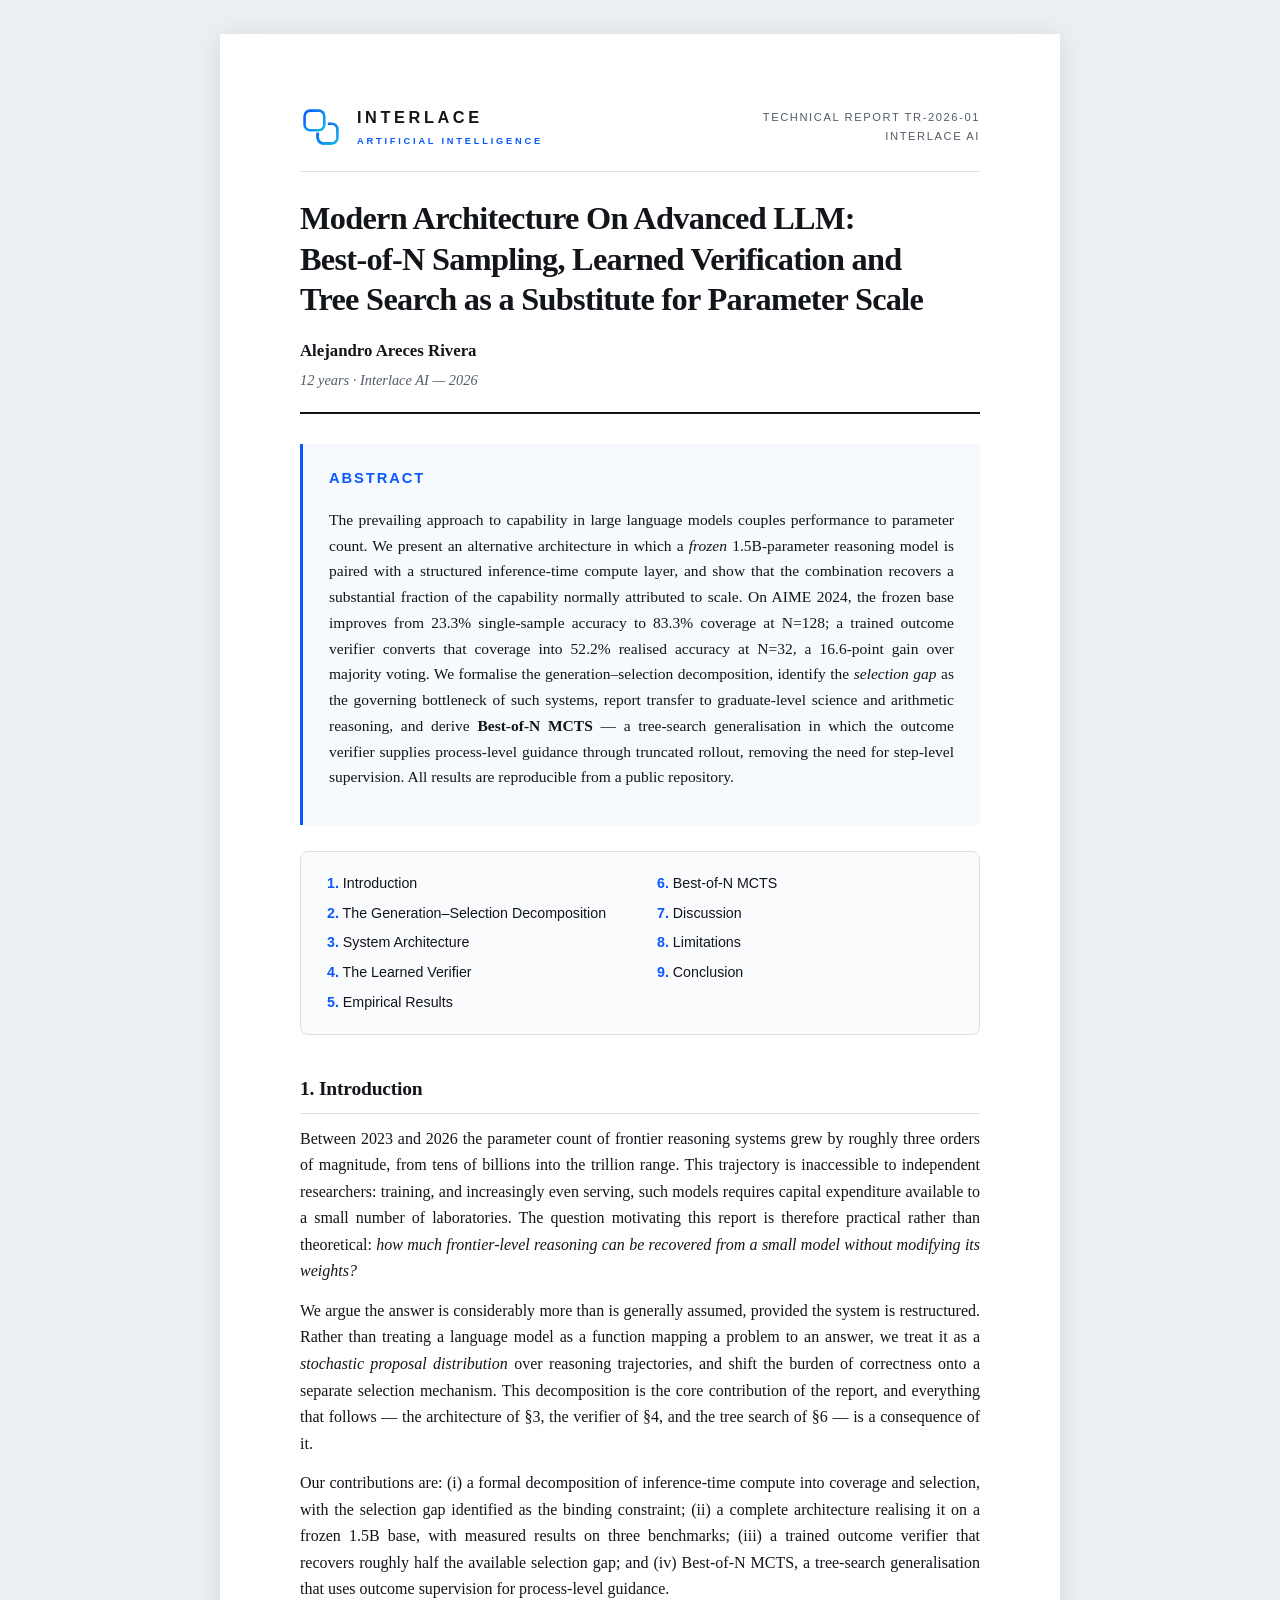
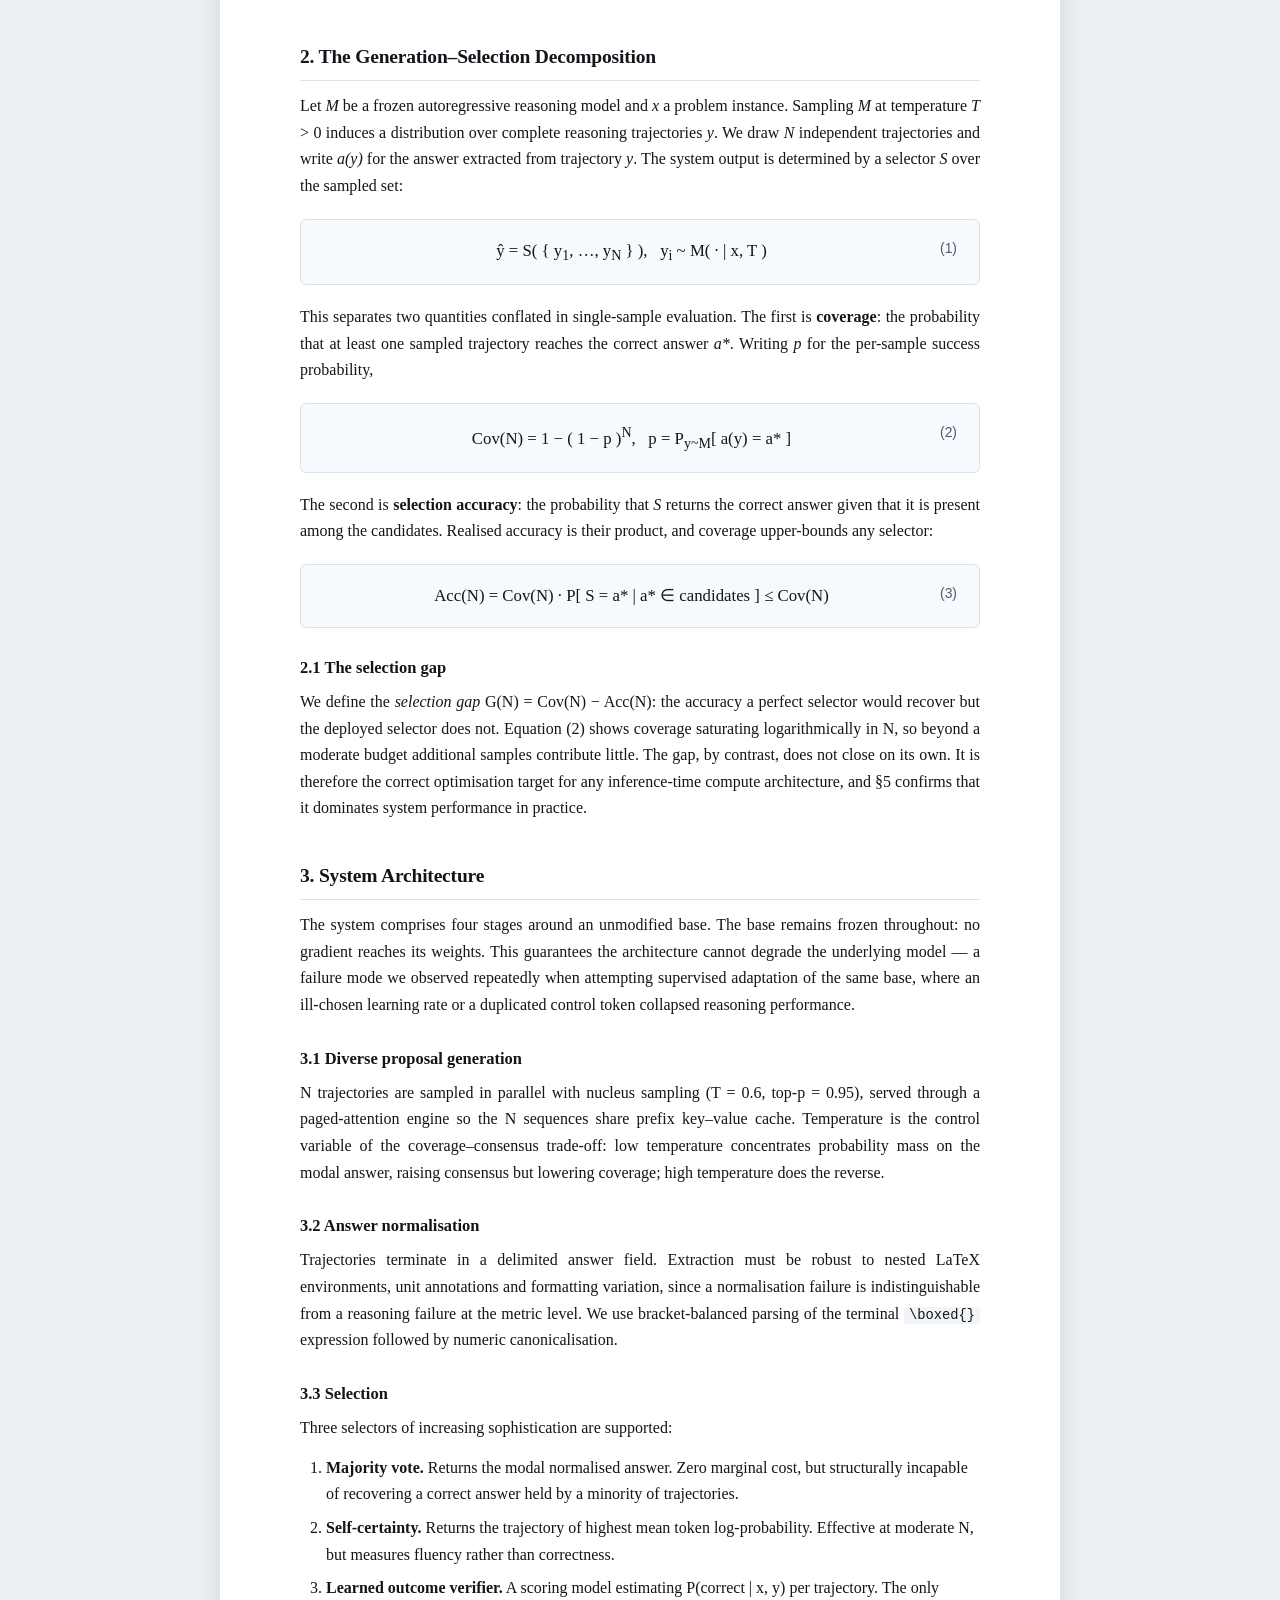
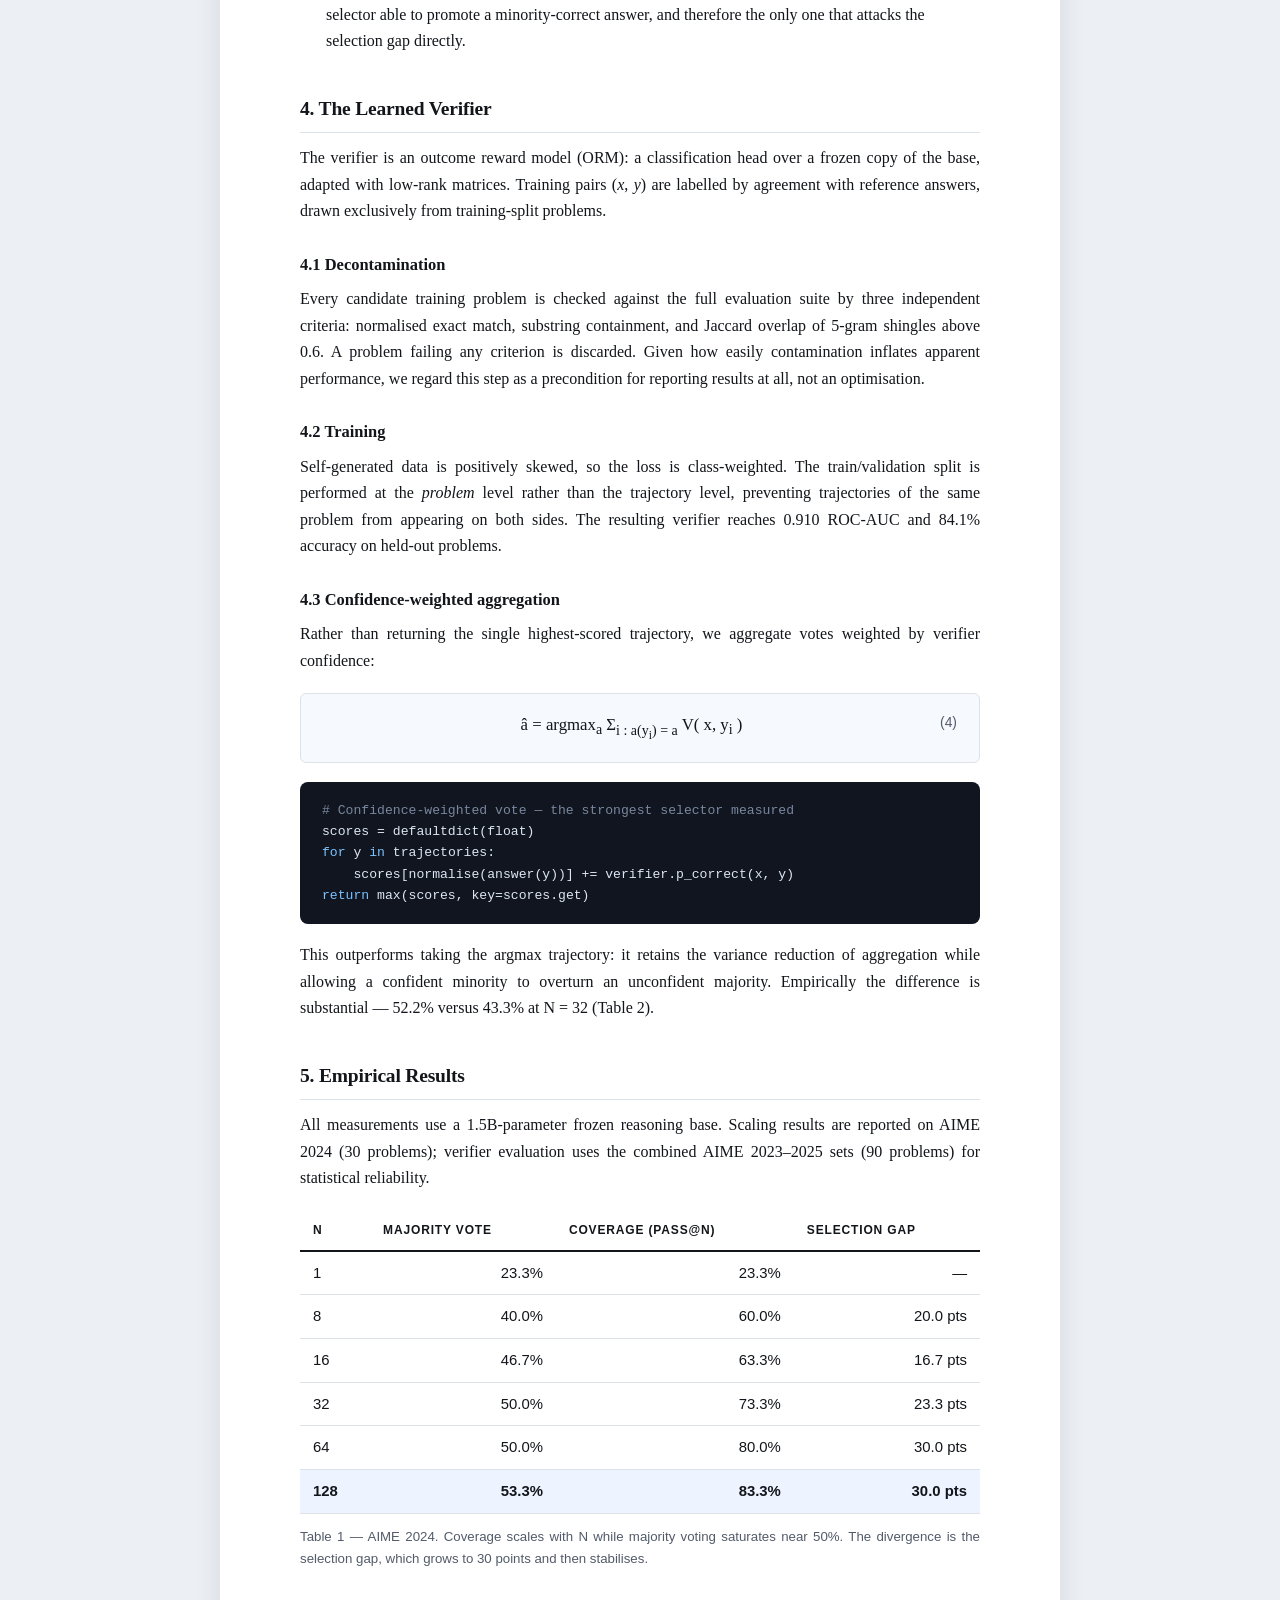
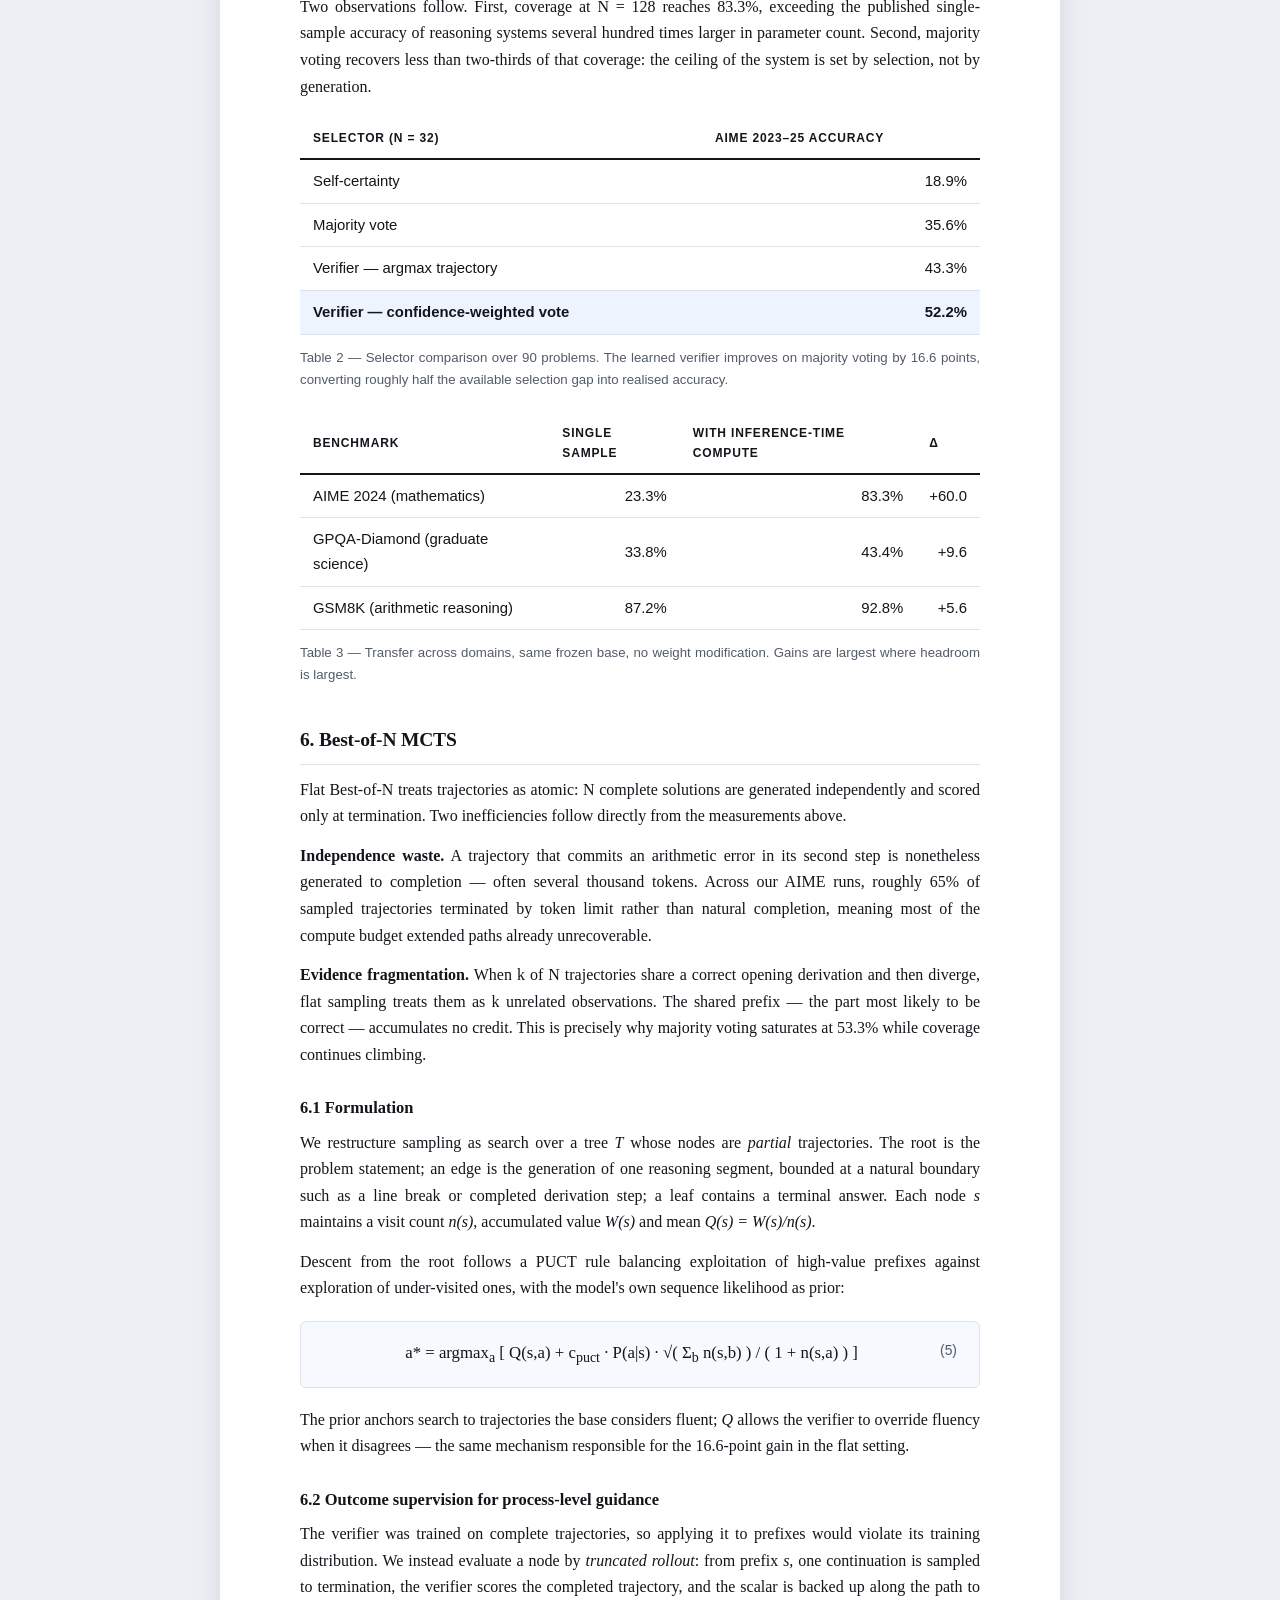
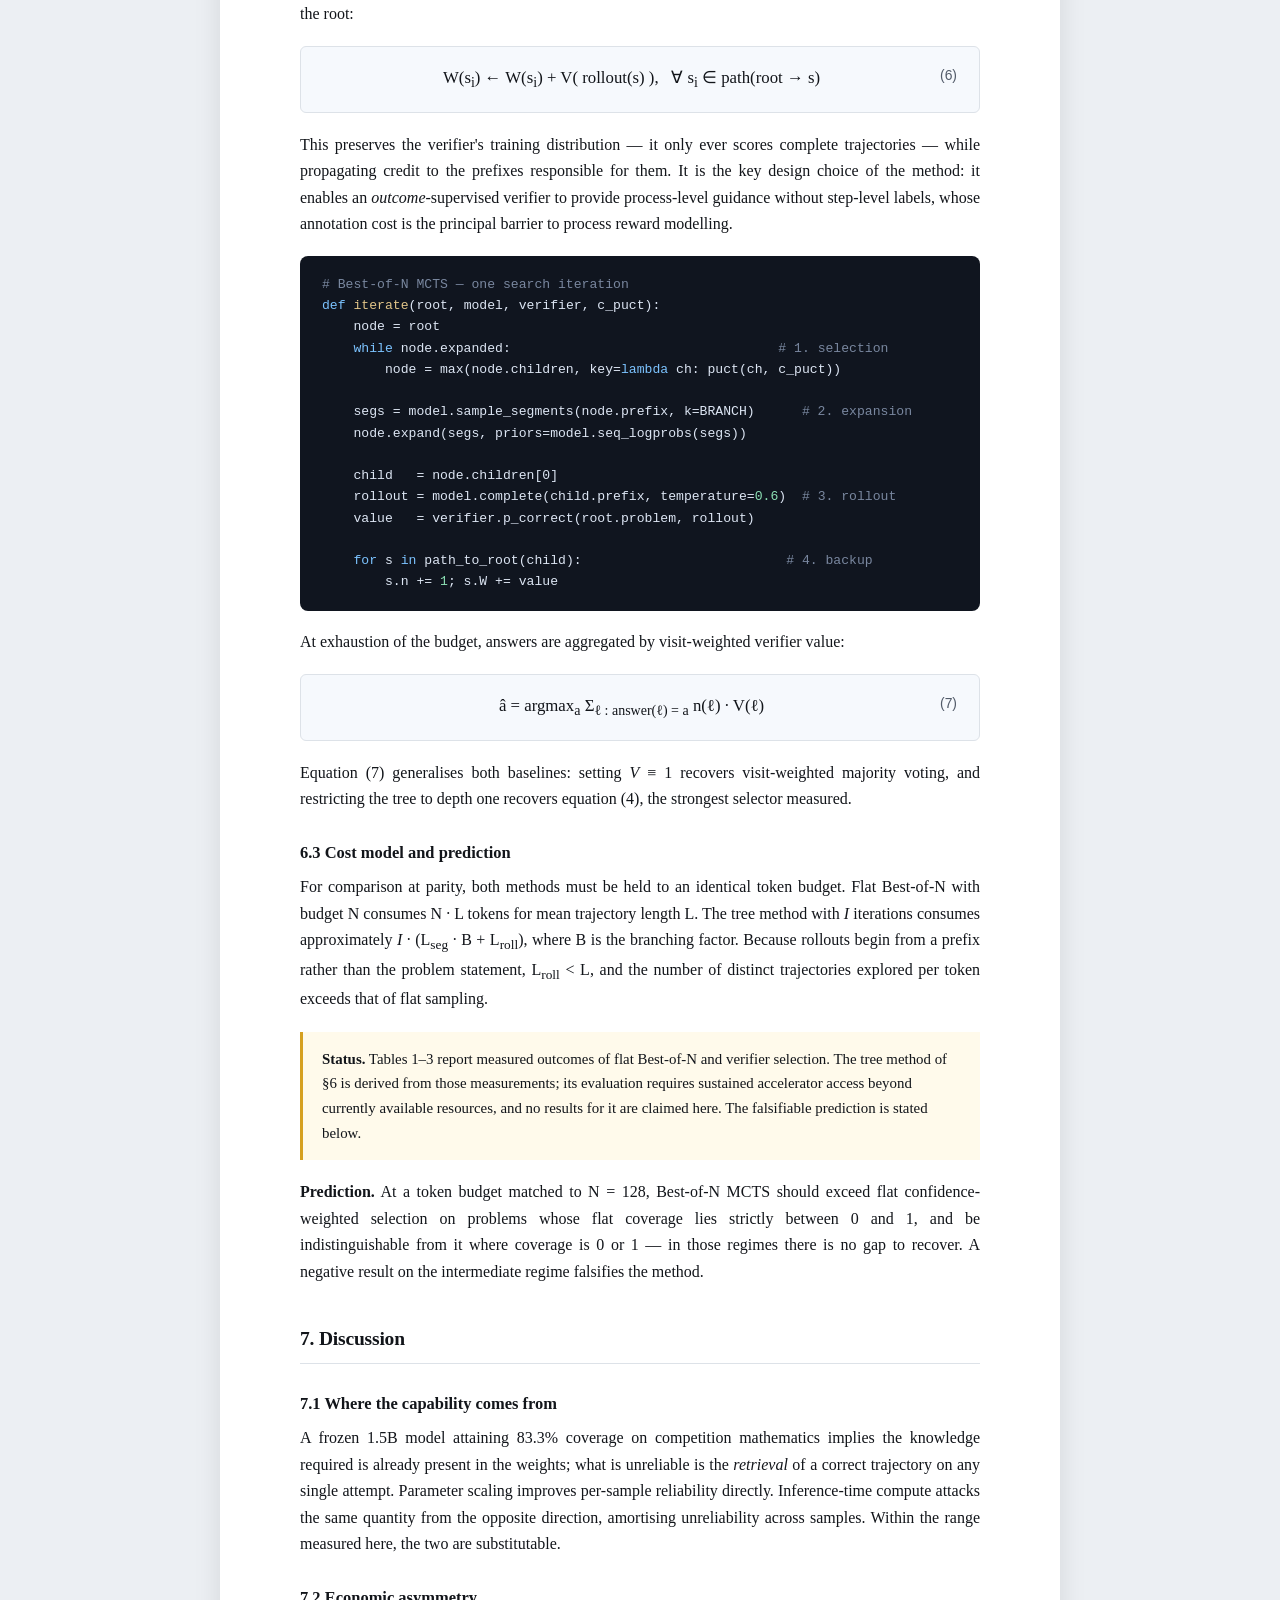
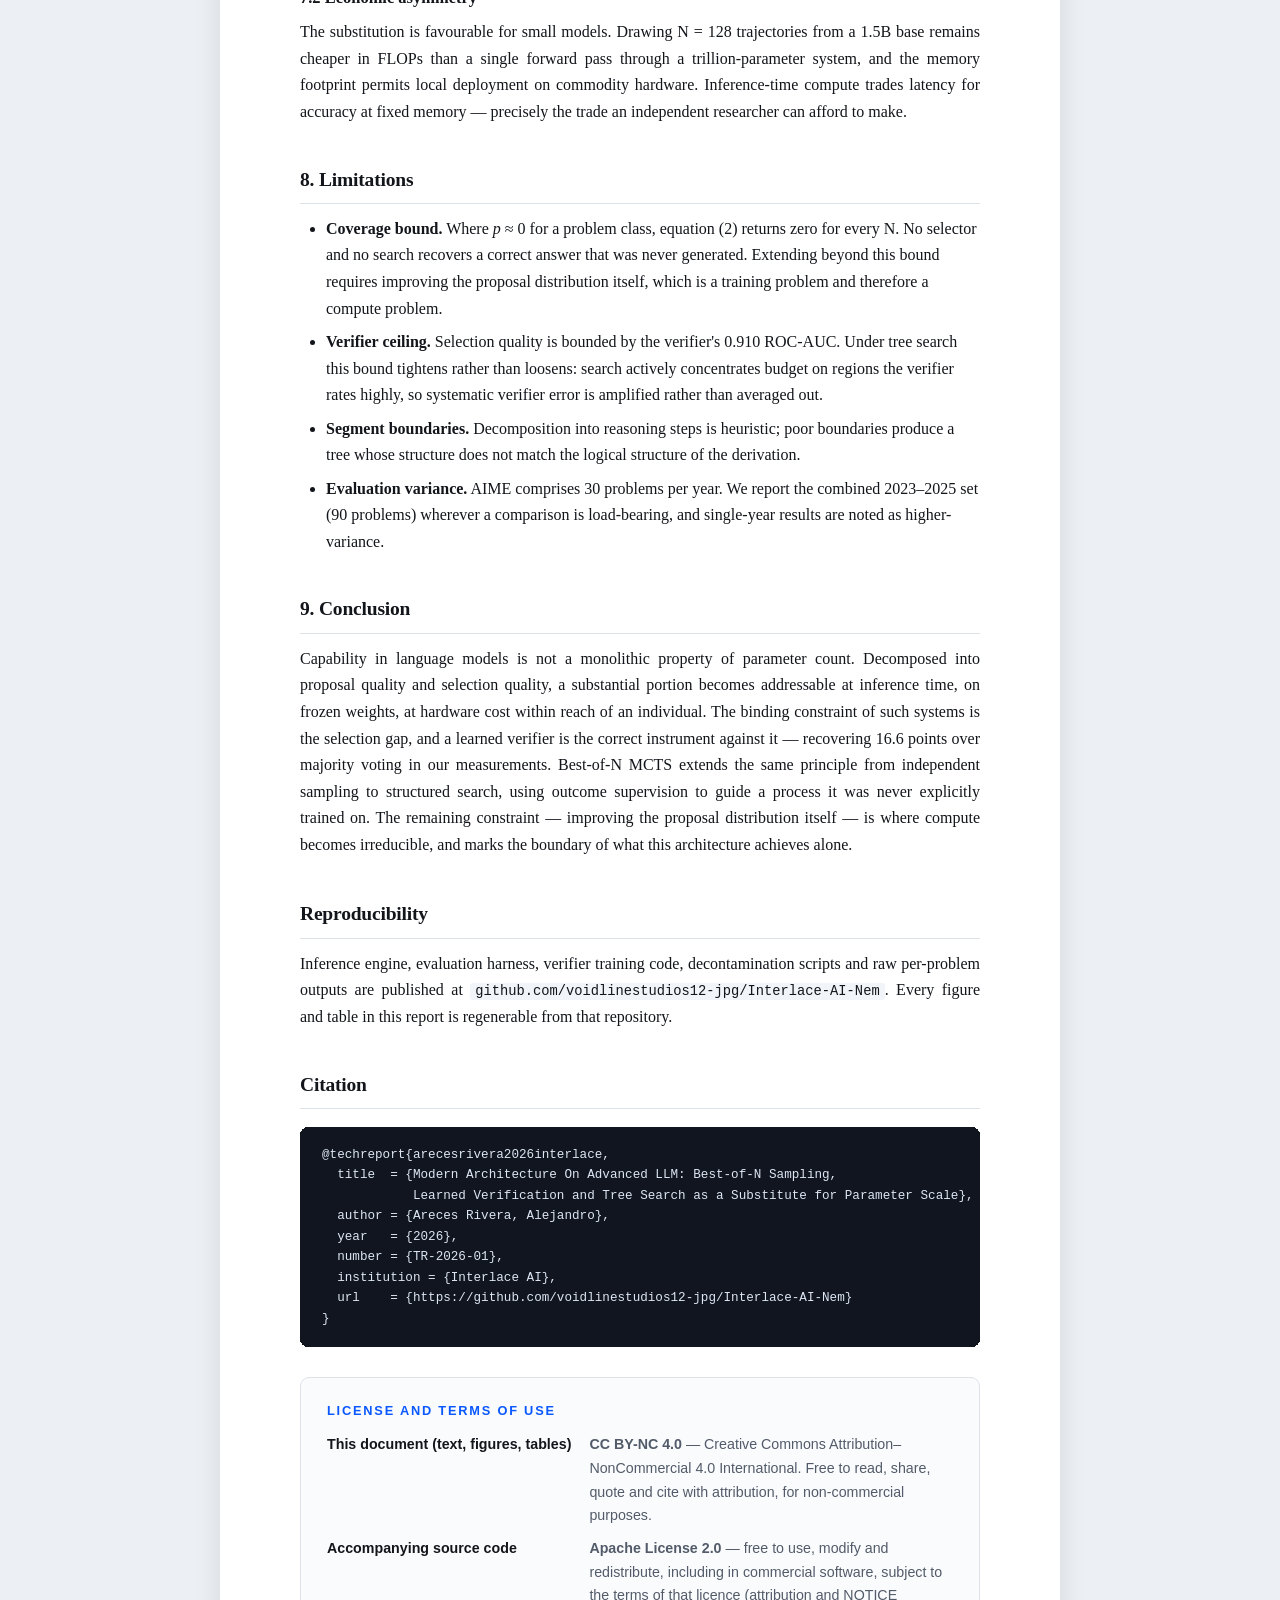
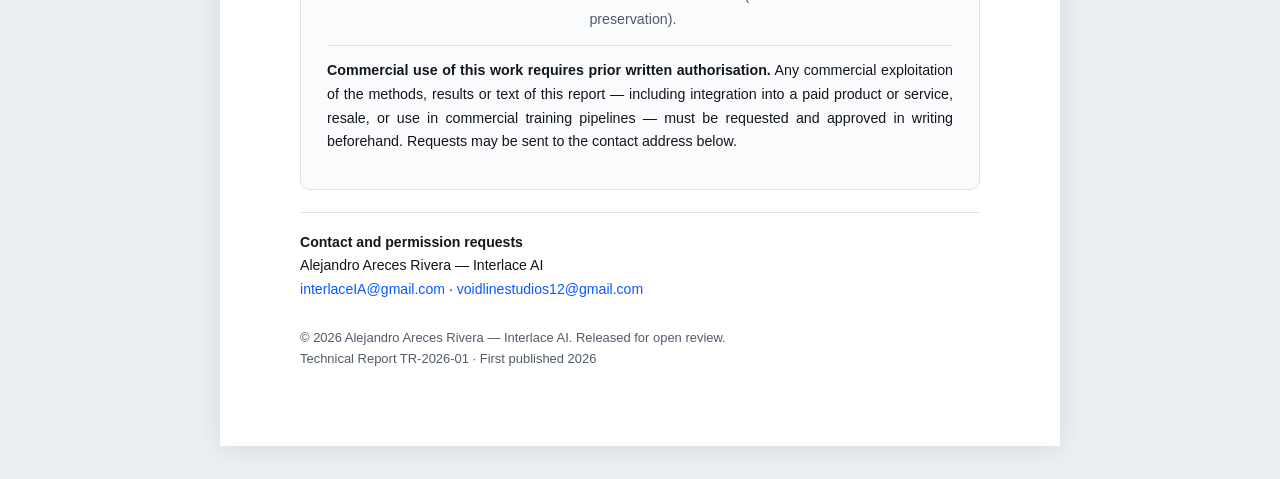
==== docs/paper/Modern_Architecture_On_Advanced_LLM.html @ cc8887f9 "Interlace AI — Nem: public release Technical report TR-2026-01 (Modern Architecture On Advanced LLM)" ====
<!DOCTYPE html>
<html lang="en">
<head>
<meta charset="UTF-8">
<meta name="viewport" content="width=device-width,initial-scale=1">
<title>Modern Architecture On Advanced LLM — Best-of-N Sampling, Learned Verification and Tree Search</title>

<!-- Discoverability: Google Scholar / Dublin Core / social -->
<meta name="citation_title" content="Modern Architecture On Advanced LLM: Best-of-N Sampling, Learned Verification and Tree Search as a Substitute for Parameter Scale">
<meta name="citation_author" content="Areces Rivera, Alejandro">
<meta name="citation_publication_date" content="2026">
<meta name="citation_technical_report_institution" content="Interlace AI">
<meta name="citation_technical_report_number" content="TR-2026-01">
<meta name="citation_abstract_html_url" content="https://github.com/voidlinestudios12-jpg/Interlace-AI-Nem">
<meta name="citation_language" content="en">
<meta name="description" content="A frozen 1.5B reasoning model paired with inference-time compute reaches 83.3% coverage on AIME 2024. Formalises the selection gap; introduces Best-of-N MCTS.">
<meta name="keywords" content="large language models, inference-time compute, best-of-n, test-time compute, verifier, outcome reward model, MCTS, reasoning, AIME">
<meta name="author" content="Alejandro Areces Rivera">
<meta property="og:title" content="Modern Architecture On Advanced LLM">
<meta property="og:description" content="How a 1.5B frozen model reaches 83.3% on AIME 2024 through inference-time compute and learned verification.">
<meta property="og:type" content="article">
<meta name="twitter:card" content="summary_large_image">
<meta name="DC.title" content="Modern Architecture On Advanced LLM">
<meta name="DC.creator" content="Alejandro Areces Rivera">
<meta name="DC.date" content="2026">
<meta name="DC.rights" content="CC BY-NC 4.0 (text) / Apache 2.0 (code)">

<style>
:root{--ink:#12151a;--muted:#525b69;--line:#dde2e8;--accent:#0a58ff;--bg:#fff}
*{box-sizing:border-box;margin:0;padding:0}
body{font-family:'Charter','Georgia','Times New Roman',serif;background:#eceff3;color:var(--ink);line-height:1.66}
.page{max-width:840px;margin:34px auto;background:var(--bg);padding:70px 80px 76px;box-shadow:0 2px 26px rgba(0,0,0,.10)}

/* Cabecera con logo */
.brandbar{display:flex;align-items:center;gap:15px;padding-bottom:22px;border-bottom:1px solid var(--line);margin-bottom:26px}
.brandbar .mk{width:42px;height:42px;flex:0 0 42px}
.brandbar .nm{font-family:'Segoe UI',sans-serif;font-weight:700;font-size:1.02rem;letter-spacing:.22em;color:var(--ink)}
.brandbar .nm small{display:block;font-size:.58rem;letter-spacing:.3em;color:var(--accent);font-weight:600;margin-top:3px}
.brandbar .rt{margin-left:auto;text-align:right;font-family:'Segoe UI',sans-serif;font-size:.7rem;
  letter-spacing:.14em;text-transform:uppercase;color:var(--muted);line-height:1.7}

.hdr{border-bottom:2.5px solid var(--ink);padding-bottom:20px;margin-bottom:30px}
h1{font-size:2.02rem;line-height:1.24;margin:0 0 18px;letter-spacing:-.022em}
.authors{font-size:1.05rem;margin-bottom:4px;font-weight:600}
.aff{font-size:.9rem;color:var(--muted);font-style:italic}
h2{font-size:1.22rem;margin:38px 0 12px;letter-spacing:-.01em;border-bottom:1px solid var(--line);padding-bottom:7px}
h3{font-size:1.03rem;margin:26px 0 8px}
p{margin-bottom:13px;text-align:justify;hyphens:auto}
.abstract{background:#f6f9fd;border-left:3px solid var(--accent);padding:22px 26px;margin:26px 0;font-size:.97rem}
.abstract h2{border:0;margin:0 0 9px;font-size:.92rem;font-family:'Segoe UI',sans-serif;letter-spacing:.13em;text-transform:uppercase;color:var(--accent)}
.eq{background:#f6f9fd;border:1px solid var(--line);border-radius:6px;padding:17px 22px;margin:19px 0;text-align:center;
  font-family:'Cambria Math','Latin Modern Math',Georgia,serif;font-size:1.05rem}
.eq .n{float:right;color:var(--muted);font-size:.87rem;font-family:'Segoe UI',sans-serif}
table{width:100%;border-collapse:collapse;margin:20px 0;font-size:.93rem;font-family:'Segoe UI',sans-serif}
th,td{padding:9px 13px;text-align:left;border-bottom:1px solid var(--line)}
thead th{border-bottom:2px solid var(--ink);font-size:.75rem;letter-spacing:.07em;text-transform:uppercase}
td.num{text-align:right;font-variant-numeric:tabular-nums}
tr.best td{background:#eef4ff;font-weight:600}
.cap{font-size:.83rem;color:var(--muted);font-family:'Segoe UI',sans-serif;margin:-8px 0 24px}
code{font-family:'Cascadia Code',Consolas,monospace;font-size:.86rem;background:#f1f4f8;padding:1px 5px;border-radius:3px}
pre{background:#10151f;color:#dde6f4;border-radius:8px;padding:18px 22px;overflow:auto;
  font-family:'Cascadia Code',Consolas,monospace;font-size:.82rem;line-height:1.62;margin:18px 0}
pre .c{color:#79879f}pre .k{color:#7cc3ff}pre .s{color:#8ce0b4}pre .f{color:#e2c589}
ol,ul{margin:0 0 14px 26px}li{margin-bottom:7px}
.note{background:#fffaeb;border-left:3px solid #d5a021;padding:15px 19px;margin:19px 0;font-size:.93rem}
.toc{background:#fafbfd;border:1px solid var(--line);border-radius:8px;padding:20px 26px;margin:24px 0;
  font-family:'Segoe UI',sans-serif;font-size:.89rem;columns:2;column-gap:34px}
.toc div{margin-bottom:6px;break-inside:avoid}.toc b{color:var(--accent)}

/* Licencia y contacto */
.lic{border:1px solid var(--line);border-radius:9px;padding:22px 26px;margin:30px 0 0;background:#fafbfd;
  font-family:'Segoe UI',sans-serif;font-size:.89rem}
.lic h3{font-family:'Segoe UI',sans-serif;font-size:.8rem;letter-spacing:.14em;text-transform:uppercase;
  color:var(--accent);margin:0 0 12px}
.lic dl{display:grid;grid-template-columns:auto 1fr;gap:9px 18px;margin:0}
.lic dt{font-weight:700;white-space:nowrap}
.lic dd{margin:0;color:var(--muted)}
.lic .warn{margin-top:14px;padding-top:13px;border-top:1px solid var(--line);color:var(--ink)}
.contact{margin-top:22px;padding-top:18px;border-top:1px solid var(--line);font-family:'Segoe UI',sans-serif;font-size:.88rem}
.contact a{color:var(--accent);text-decoration:none}
.foot{margin-top:26px;font-size:.81rem;color:var(--muted);font-family:'Segoe UI',sans-serif}
@media print{body{background:#fff}.page{box-shadow:none;margin:0;padding:36px}pre{background:#f4f6f9;color:#1a1f2b;border:1px solid var(--line)}pre .c{color:#6b7688}pre .k{color:#0a58ff}pre .s{color:#0d7a4a}pre .f{color:#96650a}}
</style>
</head>
<body>
<div class="page">

<!-- LOGO INTERLACE (entrelazado real: cada marco pasa por encima y por debajo) -->
<svg width="0" height="0" style="position:absolute"><defs>
  <linearGradient id="ig" x1="0" y1="0" x2="1" y2="1">
    <stop offset="0" stop-color="#0a58ff"/><stop offset="1" stop-color="#12b6e8"/>
  </linearGradient>
  <mask id="weave">
    <rect width="64" height="64" fill="#fff"/>
    <!-- recorta el marco frontal para que el trasero parezca pasar por debajo -->
    <rect x="21.5" y="21.5" width="21" height="21" rx="6" fill="#000"/>
  </mask>
</defs></svg>

<div class="brandbar">
  <svg class="mk" viewBox="0 0 64 64" fill="none" aria-label="Interlace AI">
    <rect x="7" y="7" width="30" height="30" rx="8.5" stroke="url(#ig)" stroke-width="4"/>
    <g mask="url(#weave)">
      <rect x="27" y="27" width="30" height="30" rx="8.5" stroke="url(#ig)" stroke-width="4"/>
    </g>
    <rect x="27" y="27" width="30" height="30" rx="8.5" stroke="url(#ig)" stroke-width="4"
          stroke-dasharray="34 86" stroke-dashoffset="-52"/>
  </svg>
  <div class="nm">INTERLACE<small>ARTIFICIAL&nbsp;INTELLIGENCE</small></div>
  <div class="rt">Technical Report TR-2026-01<br>Interlace AI</div>
</div>

<div class="hdr">
  <h1>Modern Architecture On Advanced LLM:<br>Best-of-N Sampling, Learned Verification and<br>Tree Search as a Substitute for Parameter Scale</h1>
  <div class="authors">Alejandro Areces Rivera</div>
  <div class="aff">12 years · Interlace AI — 2026</div>
</div>

<div class="abstract">
<h2>Abstract</h2>
<p>The prevailing approach to capability in large language models couples performance to parameter count.
We present an alternative architecture in which a <em>frozen</em> 1.5B-parameter reasoning model is paired
with a structured inference-time compute layer, and show that the combination recovers a substantial
fraction of the capability normally attributed to scale. On AIME 2024, the frozen base improves from 23.3%
single-sample accuracy to 83.3% coverage at N=128; a trained outcome verifier converts that coverage into
52.2% realised accuracy at N=32, a 16.6-point gain over majority voting. We formalise the
generation–selection decomposition, identify the <em>selection gap</em> as the governing bottleneck of such
systems, report transfer to graduate-level science and arithmetic reasoning, and derive
<strong>Best-of-N MCTS</strong> — a tree-search generalisation in which the outcome verifier supplies
process-level guidance through truncated rollout, removing the need for step-level supervision. All results
are reproducible from a public repository.</p>
</div>

<div class="toc">
<div><b>1.</b> Introduction</div>
<div><b>2.</b> The Generation–Selection Decomposition</div>
<div><b>3.</b> System Architecture</div>
<div><b>4.</b> The Learned Verifier</div>
<div><b>5.</b> Empirical Results</div>
<div><b>6.</b> Best-of-N MCTS</div>
<div><b>7.</b> Discussion</div>
<div><b>8.</b> Limitations</div>
<div><b>9.</b> Conclusion</div>
</div>

<h2>1. Introduction</h2>
<p>Between 2023 and 2026 the parameter count of frontier reasoning systems grew by roughly three orders of
magnitude, from tens of billions into the trillion range. This trajectory is inaccessible to independent
researchers: training, and increasingly even serving, such models requires capital expenditure available to
a small number of laboratories. The question motivating this report is therefore practical rather than
theoretical: <em>how much frontier-level reasoning can be recovered from a small model without modifying its
weights?</em></p>

<p>We argue the answer is considerably more than is generally assumed, provided the system is restructured.
Rather than treating a language model as a function mapping a problem to an answer, we treat it as a
<em>stochastic proposal distribution</em> over reasoning trajectories, and shift the burden of correctness onto
a separate selection mechanism. This decomposition is the core contribution of the report, and everything
that follows — the architecture of §3, the verifier of §4, and the tree search of §6 — is a consequence of it.</p>

<p>Our contributions are: (i) a formal decomposition of inference-time compute into coverage and selection,
with the selection gap identified as the binding constraint; (ii) a complete architecture realising it on a
frozen 1.5B base, with measured results on three benchmarks; (iii) a trained outcome verifier that recovers
roughly half the available selection gap; and (iv) Best-of-N MCTS, a tree-search generalisation that uses
outcome supervision for process-level guidance.</p>

<h2>2. The Generation–Selection Decomposition</h2>
<p>Let <em>M</em> be a frozen autoregressive reasoning model and <em>x</em> a problem instance. Sampling
<em>M</em> at temperature <em>T</em> &gt; 0 induces a distribution over complete reasoning trajectories
<em>y</em>. We draw <em>N</em> independent trajectories and write <em>a(y)</em> for the answer extracted from
trajectory <em>y</em>. The system output is determined by a selector <em>S</em> over the sampled set:</p>

<div class="eq">ŷ = S( { y<sub>1</sub>, …, y<sub>N</sub> } ),&nbsp;&nbsp; y<sub>i</sub> ~ M( · | x, T ) <span class="n">(1)</span></div>

<p>This separates two quantities conflated in single-sample evaluation. The first is <strong>coverage</strong>:
the probability that at least one sampled trajectory reaches the correct answer <em>a*</em>. Writing
<em>p</em> for the per-sample success probability,</p>

<div class="eq">Cov(N) = 1 − ( 1 − p )<sup>N</sup>,&nbsp;&nbsp; p = P<sub>y~M</sub>[ a(y) = a* ] <span class="n">(2)</span></div>

<p>The second is <strong>selection accuracy</strong>: the probability that <em>S</em> returns the correct answer
given that it is present among the candidates. Realised accuracy is their product, and coverage upper-bounds
any selector:</p>

<div class="eq">Acc(N) = Cov(N) · P[ S = a* | a* ∈ candidates ] ≤ Cov(N) <span class="n">(3)</span></div>

<h3>2.1 The selection gap</h3>
<p>We define the <em>selection gap</em> G(N) = Cov(N) − Acc(N): the accuracy a perfect selector would recover
but the deployed selector does not. Equation (2) shows coverage saturating logarithmically in N, so beyond a
moderate budget additional samples contribute little. The gap, by contrast, does not close on its own. It is
therefore the correct optimisation target for any inference-time compute architecture, and §5 confirms that it
dominates system performance in practice.</p>

<h2>3. System Architecture</h2>
<p>The system comprises four stages around an unmodified base. The base remains frozen throughout: no gradient
reaches its weights. This guarantees the architecture cannot degrade the underlying model — a failure mode we
observed repeatedly when attempting supervised adaptation of the same base, where an ill-chosen learning rate
or a duplicated control token collapsed reasoning performance.</p>

<h3>3.1 Diverse proposal generation</h3>
<p>N trajectories are sampled in parallel with nucleus sampling (T = 0.6, top-p = 0.95), served through a
paged-attention engine so the N sequences share prefix key–value cache. Temperature is the control variable of
the coverage–consensus trade-off: low temperature concentrates probability mass on the modal answer, raising
consensus but lowering coverage; high temperature does the reverse.</p>

<h3>3.2 Answer normalisation</h3>
<p>Trajectories terminate in a delimited answer field. Extraction must be robust to nested LaTeX environments,
unit annotations and formatting variation, since a normalisation failure is indistinguishable from a reasoning
failure at the metric level. We use bracket-balanced parsing of the terminal <code>\boxed{}</code> expression
followed by numeric canonicalisation.</p>

<h3>3.3 Selection</h3>
<p>Three selectors of increasing sophistication are supported:</p>
<ol>
<li><strong>Majority vote.</strong> Returns the modal normalised answer. Zero marginal cost, but structurally
incapable of recovering a correct answer held by a minority of trajectories.</li>
<li><strong>Self-certainty.</strong> Returns the trajectory of highest mean token log-probability. Effective at
moderate N, but measures fluency rather than correctness.</li>
<li><strong>Learned outcome verifier.</strong> A scoring model estimating P(correct | x, y) per trajectory.
The only selector able to promote a minority-correct answer, and therefore the only one that attacks the
selection gap directly.</li>
</ol>

<h2>4. The Learned Verifier</h2>
<p>The verifier is an outcome reward model (ORM): a classification head over a frozen copy of the base, adapted
with low-rank matrices. Training pairs (<em>x</em>, <em>y</em>) are labelled by agreement with reference answers,
drawn exclusively from training-split problems.</p>

<h3>4.1 Decontamination</h3>
<p>Every candidate training problem is checked against the full evaluation suite by three independent criteria:
normalised exact match, substring containment, and Jaccard overlap of 5-gram shingles above 0.6. A problem
failing any criterion is discarded. Given how easily contamination inflates apparent performance, we regard this
step as a precondition for reporting results at all, not an optimisation.</p>

<h3>4.2 Training</h3>
<p>Self-generated data is positively skewed, so the loss is class-weighted. The train/validation split is
performed at the <em>problem</em> level rather than the trajectory level, preventing trajectories of the same
problem from appearing on both sides. The resulting verifier reaches 0.910 ROC-AUC and 84.1% accuracy on held-out
problems.</p>

<h3>4.3 Confidence-weighted aggregation</h3>
<p>Rather than returning the single highest-scored trajectory, we aggregate votes weighted by verifier confidence:</p>

<div class="eq">â = argmax<sub>a</sub> Σ<sub>i : a(y<sub>i</sub>) = a</sub> V( x, y<sub>i</sub> ) <span class="n">(4)</span></div>

<pre><span class="c"># Confidence-weighted vote — the strongest selector measured</span>
scores = defaultdict(float)
<span class="k">for</span> y <span class="k">in</span> trajectories:
    scores[normalise(answer(y))] += verifier.p_correct(x, y)
<span class="k">return</span> max(scores, key=scores.get)</pre>

<p>This outperforms taking the argmax trajectory: it retains the variance reduction of aggregation while allowing
a confident minority to overturn an unconfident majority. Empirically the difference is substantial — 52.2%
versus 43.3% at N = 32 (Table 2).</p>

<h2>5. Empirical Results</h2>
<p>All measurements use a 1.5B-parameter frozen reasoning base. Scaling results are reported on AIME 2024
(30 problems); verifier evaluation uses the combined AIME 2023–2025 sets (90 problems) for statistical
reliability.</p>

<table>
<thead><tr><th>N</th><th class="num">Majority vote</th><th class="num">Coverage (pass@N)</th><th class="num">Selection gap</th></tr></thead>
<tbody>
<tr><td>1</td><td class="num">23.3%</td><td class="num">23.3%</td><td class="num">—</td></tr>
<tr><td>8</td><td class="num">40.0%</td><td class="num">60.0%</td><td class="num">20.0 pts</td></tr>
<tr><td>16</td><td class="num">46.7%</td><td class="num">63.3%</td><td class="num">16.7 pts</td></tr>
<tr><td>32</td><td class="num">50.0%</td><td class="num">73.3%</td><td class="num">23.3 pts</td></tr>
<tr><td>64</td><td class="num">50.0%</td><td class="num">80.0%</td><td class="num">30.0 pts</td></tr>
<tr class="best"><td>128</td><td class="num">53.3%</td><td class="num">83.3%</td><td class="num">30.0 pts</td></tr>
</tbody></table>
<p class="cap">Table 1 — AIME 2024. Coverage scales with N while majority voting saturates near 50%. The divergence
is the selection gap, which grows to 30 points and then stabilises.</p>

<p>Two observations follow. First, coverage at N = 128 reaches 83.3%, exceeding the published single-sample
accuracy of reasoning systems several hundred times larger in parameter count. Second, majority voting recovers
less than two-thirds of that coverage: the ceiling of the system is set by selection, not by generation.</p>

<table>
<thead><tr><th>Selector (N = 32)</th><th class="num">AIME 2023–25 accuracy</th></tr></thead>
<tbody>
<tr><td>Self-certainty</td><td class="num">18.9%</td></tr>
<tr><td>Majority vote</td><td class="num">35.6%</td></tr>
<tr><td>Verifier — argmax trajectory</td><td class="num">43.3%</td></tr>
<tr class="best"><td>Verifier — confidence-weighted vote</td><td class="num">52.2%</td></tr>
</tbody></table>
<p class="cap">Table 2 — Selector comparison over 90 problems. The learned verifier improves on majority voting by
16.6 points, converting roughly half the available selection gap into realised accuracy.</p>

<table>
<thead><tr><th>Benchmark</th><th class="num">Single sample</th><th class="num">With inference-time compute</th><th class="num">Δ</th></tr></thead>
<tbody>
<tr><td>AIME 2024 (mathematics)</td><td class="num">23.3%</td><td class="num">83.3%</td><td class="num">+60.0</td></tr>
<tr><td>GPQA-Diamond (graduate science)</td><td class="num">33.8%</td><td class="num">43.4%</td><td class="num">+9.6</td></tr>
<tr><td>GSM8K (arithmetic reasoning)</td><td class="num">87.2%</td><td class="num">92.8%</td><td class="num">+5.6</td></tr>
</tbody></table>
<p class="cap">Table 3 — Transfer across domains, same frozen base, no weight modification. Gains are largest where
headroom is largest.</p>

<h2>6. Best-of-N MCTS</h2>
<p>Flat Best-of-N treats trajectories as atomic: N complete solutions are generated independently and scored only
at termination. Two inefficiencies follow directly from the measurements above.</p>

<p><strong>Independence waste.</strong> A trajectory that commits an arithmetic error in its second step is
nonetheless generated to completion — often several thousand tokens. Across our AIME runs, roughly 65% of sampled
trajectories terminated by token limit rather than natural completion, meaning most of the compute budget extended
paths already unrecoverable.</p>

<p><strong>Evidence fragmentation.</strong> When k of N trajectories share a correct opening derivation and then
diverge, flat sampling treats them as k unrelated observations. The shared prefix — the part most likely to be
correct — accumulates no credit. This is precisely why majority voting saturates at 53.3% while coverage continues
climbing.</p>

<h3>6.1 Formulation</h3>
<p>We restructure sampling as search over a tree <em>T</em> whose nodes are <em>partial</em> trajectories. The root
is the problem statement; an edge is the generation of one reasoning segment, bounded at a natural boundary such as
a line break or completed derivation step; a leaf contains a terminal answer. Each node <em>s</em> maintains a visit
count <em>n(s)</em>, accumulated value <em>W(s)</em> and mean <em>Q(s) = W(s)/n(s)</em>.</p>

<p>Descent from the root follows a PUCT rule balancing exploitation of high-value prefixes against exploration of
under-visited ones, with the model's own sequence likelihood as prior:</p>

<div class="eq">
a* = argmax<sub>a</sub> [ Q(s,a) + c<sub>puct</sub> · P(a|s) · √( Σ<sub>b</sub> n(s,b) ) / ( 1 + n(s,a) ) ]
<span class="n">(5)</span></div>

<p>The prior anchors search to trajectories the base considers fluent; <em>Q</em> allows the verifier to override
fluency when it disagrees — the same mechanism responsible for the 16.6-point gain in the flat setting.</p>

<h3>6.2 Outcome supervision for process-level guidance</h3>
<p>The verifier was trained on complete trajectories, so applying it to prefixes would violate its training
distribution. We instead evaluate a node by <em>truncated rollout</em>: from prefix <em>s</em>, one continuation is
sampled to termination, the verifier scores the completed trajectory, and the scalar is backed up along the path to
the root:</p>

<div class="eq">
W(s<sub>i</sub>) ← W(s<sub>i</sub>) + V( rollout(s) ),&nbsp;&nbsp; ∀ s<sub>i</sub> ∈ path(root → s)
<span class="n">(6)</span></div>

<p>This preserves the verifier's training distribution — it only ever scores complete trajectories — while
propagating credit to the prefixes responsible for them. It is the key design choice of the method: it enables an
<em>outcome</em>-supervised verifier to provide process-level guidance without step-level labels, whose annotation
cost is the principal barrier to process reward modelling.</p>

<pre><span class="c"># Best-of-N MCTS — one search iteration</span>
<span class="k">def</span> <span class="f">iterate</span>(root, model, verifier, c_puct):
    node = root
    <span class="k">while</span> node.expanded:                                  <span class="c"># 1. selection</span>
        node = max(node.children, key=<span class="k">lambda</span> ch: puct(ch, c_puct))

    segs = model.sample_segments(node.prefix, k=BRANCH)      <span class="c"># 2. expansion</span>
    node.expand(segs, priors=model.seq_logprobs(segs))

    child   = node.children[0]
    rollout = model.complete(child.prefix, temperature=<span class="s">0.6</span>)  <span class="c"># 3. rollout</span>
    value   = verifier.p_correct(root.problem, rollout)

    <span class="k">for</span> s <span class="k">in</span> path_to_root(child):                          <span class="c"># 4. backup</span>
        s.n += <span class="s">1</span>; s.W += value</pre>

<p>At exhaustion of the budget, answers are aggregated by visit-weighted verifier value:</p>

<div class="eq">
â = argmax<sub>a</sub> Σ<sub>ℓ : answer(ℓ) = a</sub> n(ℓ) · V(ℓ)
<span class="n">(7)</span></div>

<p>Equation (7) generalises both baselines: setting <em>V</em> ≡ 1 recovers visit-weighted majority voting, and
restricting the tree to depth one recovers equation (4), the strongest selector measured.</p>

<h3>6.3 Cost model and prediction</h3>
<p>For comparison at parity, both methods must be held to an identical token budget. Flat Best-of-N with budget N
consumes N · L tokens for mean trajectory length L. The tree method with <em>I</em> iterations consumes approximately
<em>I</em> · (L<sub>seg</sub> · B + L<sub>roll</sub>), where B is the branching factor. Because rollouts begin from a
prefix rather than the problem statement, L<sub>roll</sub> &lt; L, and the number of distinct trajectories explored per
token exceeds that of flat sampling.</p>

<div class="note">
<strong>Status.</strong> Tables 1–3 report measured outcomes of flat Best-of-N and verifier selection. The tree method
of §6 is derived from those measurements; its evaluation requires sustained accelerator access beyond currently
available resources, and no results for it are claimed here. The falsifiable prediction is stated below.
</div>

<p><strong>Prediction.</strong> At a token budget matched to N = 128, Best-of-N MCTS should exceed flat
confidence-weighted selection on problems whose flat coverage lies strictly between 0 and 1, and be indistinguishable
from it where coverage is 0 or 1 — in those regimes there is no gap to recover. A negative result on the intermediate
regime falsifies the method.</p>

<h2>7. Discussion</h2>
<h3>7.1 Where the capability comes from</h3>
<p>A frozen 1.5B model attaining 83.3% coverage on competition mathematics implies the knowledge required is already
present in the weights; what is unreliable is the <em>retrieval</em> of a correct trajectory on any single attempt.
Parameter scaling improves per-sample reliability directly. Inference-time compute attacks the same quantity from the
opposite direction, amortising unreliability across samples. Within the range measured here, the two are
substitutable.</p>

<h3>7.2 Economic asymmetry</h3>
<p>The substitution is favourable for small models. Drawing N = 128 trajectories from a 1.5B base remains cheaper in
FLOPs than a single forward pass through a trillion-parameter system, and the memory footprint permits local
deployment on commodity hardware. Inference-time compute trades latency for accuracy at fixed memory — precisely the
trade an independent researcher can afford to make.</p>

<h2>8. Limitations</h2>
<ul>
<li><strong>Coverage bound.</strong> Where <em>p</em> ≈ 0 for a problem class, equation (2) returns zero for every N.
No selector and no search recovers a correct answer that was never generated. Extending beyond this bound requires
improving the proposal distribution itself, which is a training problem and therefore a compute problem.</li>
<li><strong>Verifier ceiling.</strong> Selection quality is bounded by the verifier's 0.910 ROC-AUC. Under tree search
this bound tightens rather than loosens: search actively concentrates budget on regions the verifier rates highly, so
systematic verifier error is amplified rather than averaged out.</li>
<li><strong>Segment boundaries.</strong> Decomposition into reasoning steps is heuristic; poor boundaries produce a
tree whose structure does not match the logical structure of the derivation.</li>
<li><strong>Evaluation variance.</strong> AIME comprises 30 problems per year. We report the combined 2023–2025 set
(90 problems) wherever a comparison is load-bearing, and single-year results are noted as higher-variance.</li>
</ul>

<h2>9. Conclusion</h2>
<p>Capability in language models is not a monolithic property of parameter count. Decomposed into proposal quality and
selection quality, a substantial portion becomes addressable at inference time, on frozen weights, at hardware cost
within reach of an individual. The binding constraint of such systems is the selection gap, and a learned verifier is
the correct instrument against it — recovering 16.6 points over majority voting in our measurements. Best-of-N MCTS
extends the same principle from independent sampling to structured search, using outcome supervision to guide a process
it was never explicitly trained on. The remaining constraint — improving the proposal distribution itself — is where
compute becomes irreducible, and marks the boundary of what this architecture achieves alone.</p>

<h2 style="margin-top:40px">Reproducibility</h2>
<p>Inference engine, evaluation harness, verifier training code, decontamination scripts and raw per-problem outputs
are published at <code>github.com/voidlinestudios12-jpg/Interlace-AI-Nem</code>. Every figure and table in this report
is regenerable from that repository.</p>

<h2>Citation</h2>
<pre style="font-size:.79rem">@techreport{arecesrivera2026interlace,
  title  = {Modern Architecture On Advanced LLM: Best-of-N Sampling,
            Learned Verification and Tree Search as a Substitute for Parameter Scale},
  author = {Areces Rivera, Alejandro},
  year   = {2026},
  number = {TR-2026-01},
  institution = {Interlace AI},
  url    = {https://github.com/voidlinestudios12-jpg/Interlace-AI-Nem}
}</pre>

<div class="lic">
  <h3>License and Terms of Use</h3>
  <dl>
    <dt>This document (text, figures, tables)</dt>
    <dd><strong>CC BY-NC 4.0</strong> — Creative Commons Attribution–NonCommercial 4.0 International.
        Free to read, share, quote and cite with attribution, for non-commercial purposes.</dd>
    <dt>Accompanying source code</dt>
    <dd><strong>Apache License 2.0</strong> — free to use, modify and redistribute, including in commercial
        software, subject to the terms of that licence (attribution and NOTICE preservation).</dd>
  </dl>
  <p class="warn"><strong>Commercial use of this work requires prior written authorisation.</strong>
  Any commercial exploitation of the methods, results or text of this report — including integration into a
  paid product or service, resale, or use in commercial training pipelines — must be requested and approved in
  writing beforehand. Requests may be sent to the contact address below.</p>
</div>

<div class="contact">
  <strong>Contact and permission requests</strong><br>
  Alejandro Areces Rivera — Interlace AI<br>
  <a href="mailto:interlaceIA@gmail.com">interlaceIA@gmail.com</a> ·
  <a href="mailto:voidlinestudios12@gmail.com">voidlinestudios12@gmail.com</a>
</div>

<div class="foot">
  © 2026 Alejandro Areces Rivera — Interlace AI. Released for open review.<br>
  Technical Report TR-2026-01 · First published 2026
</div>

</div>
</body>
</html>
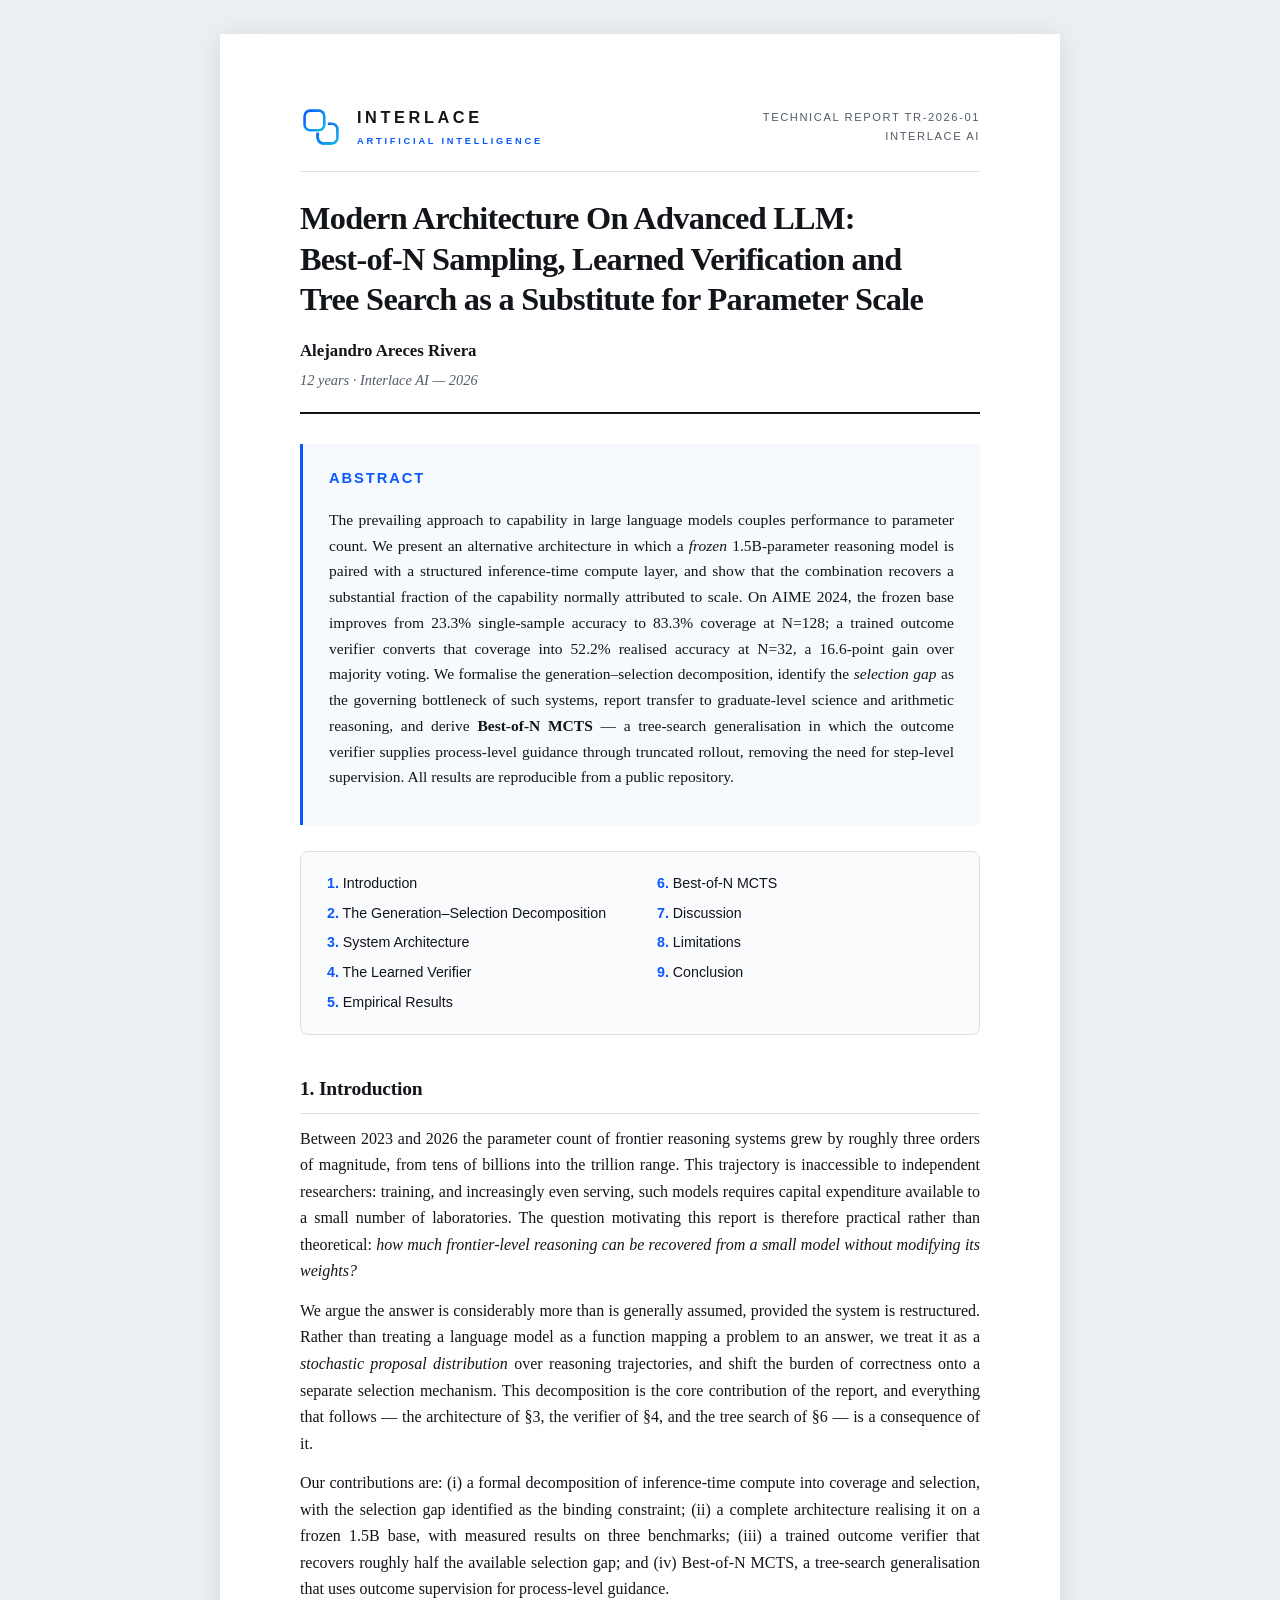
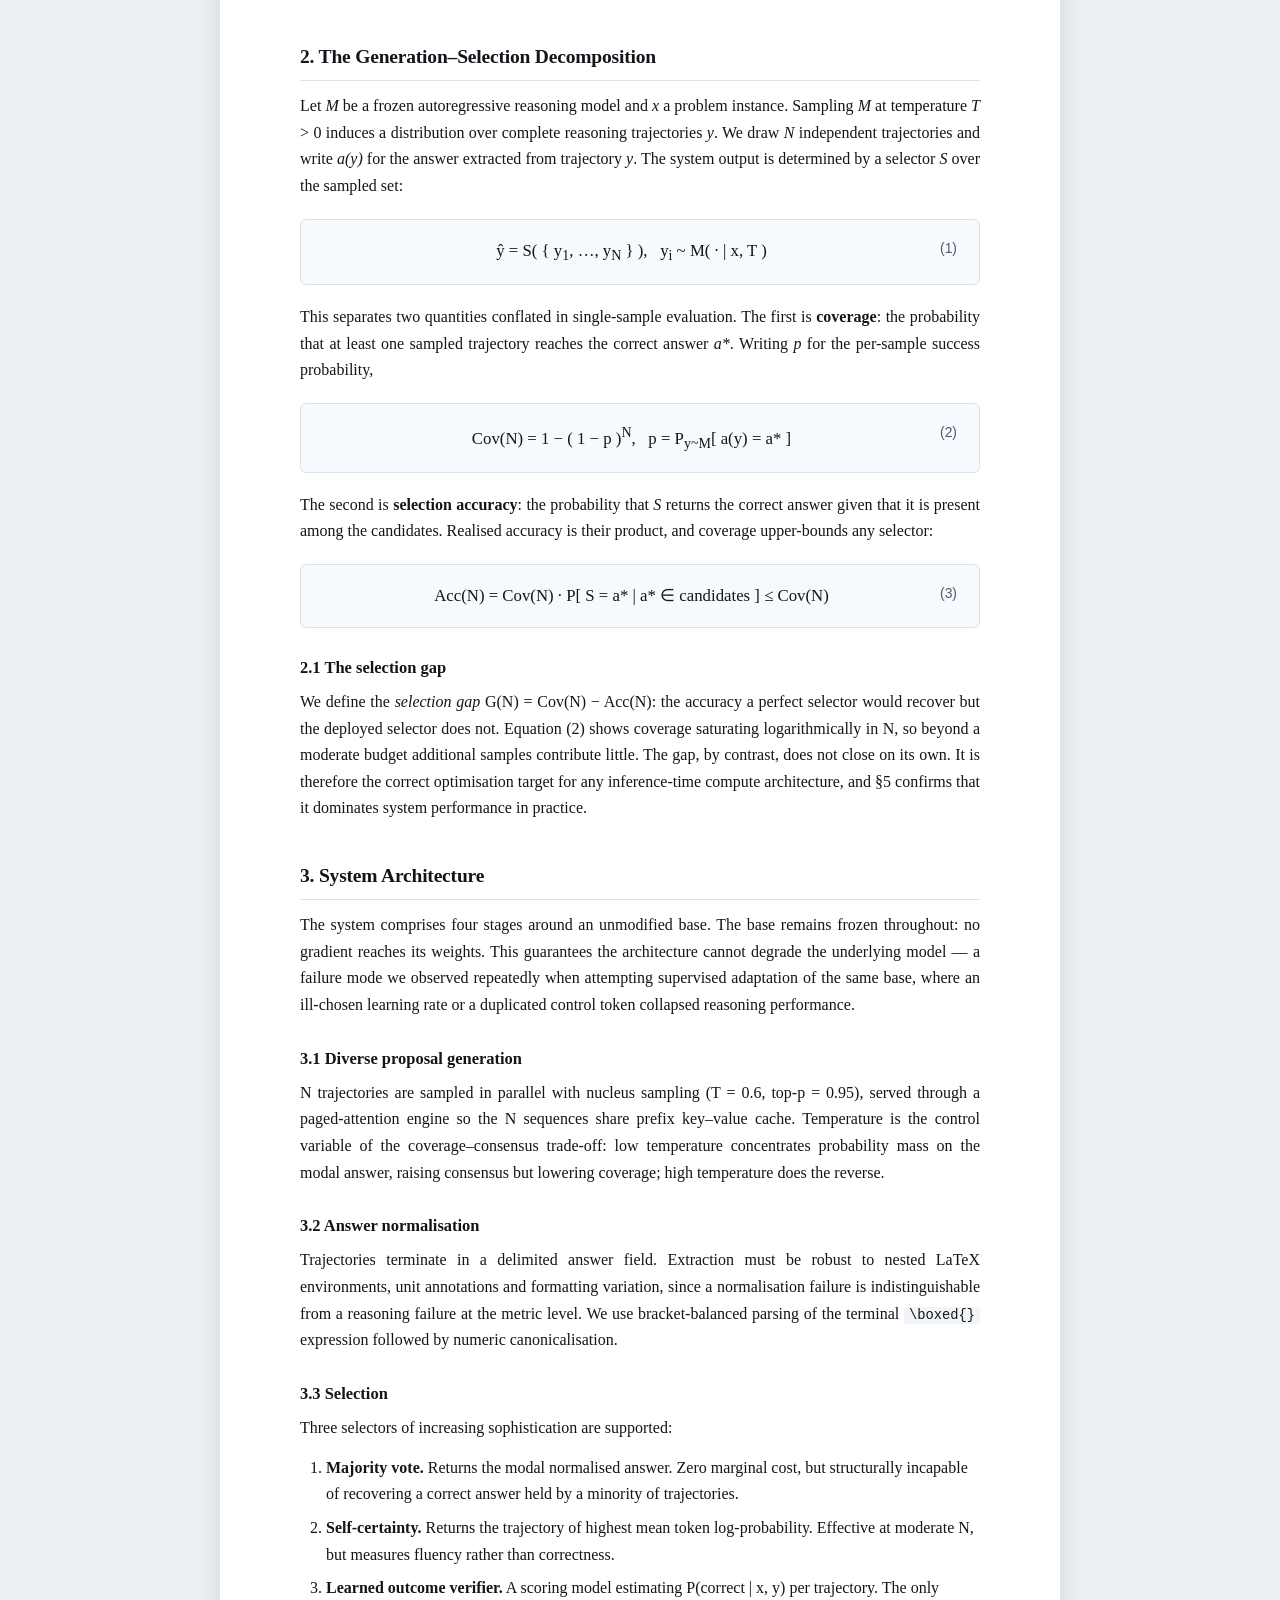
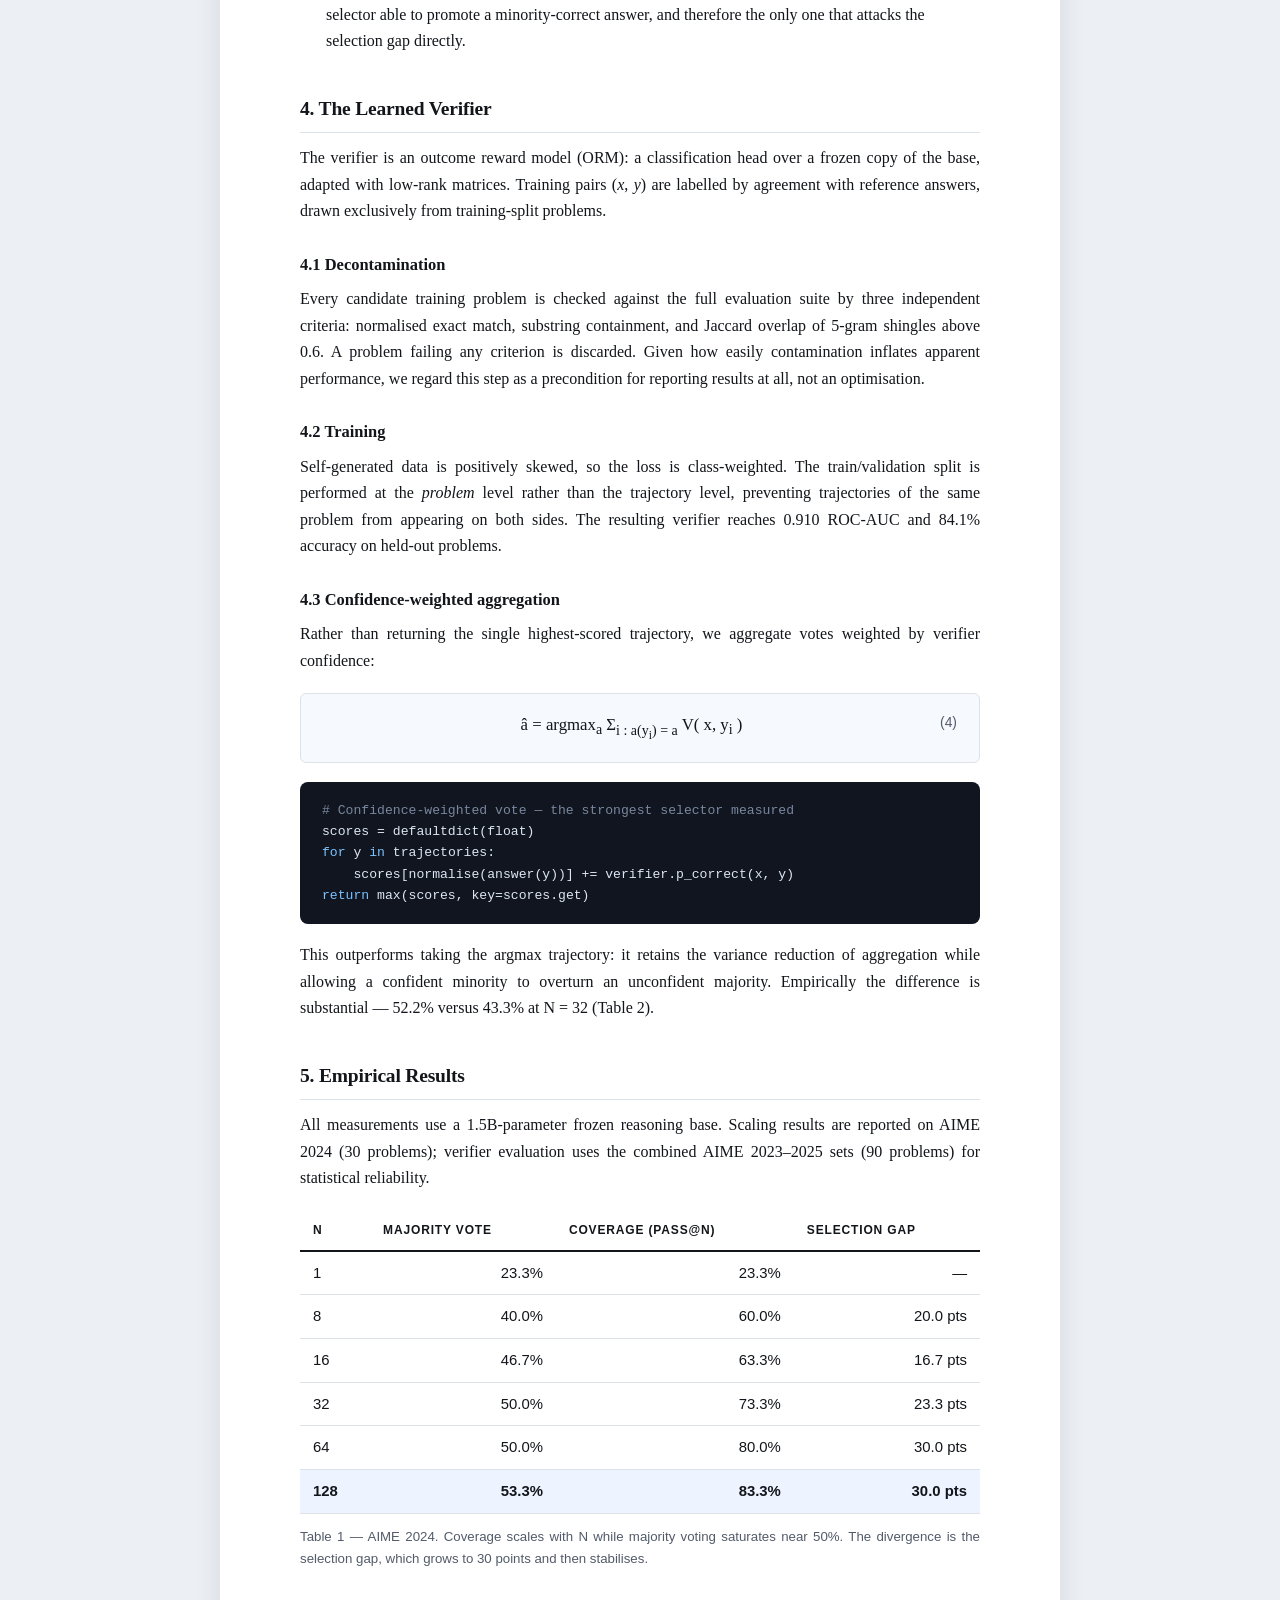
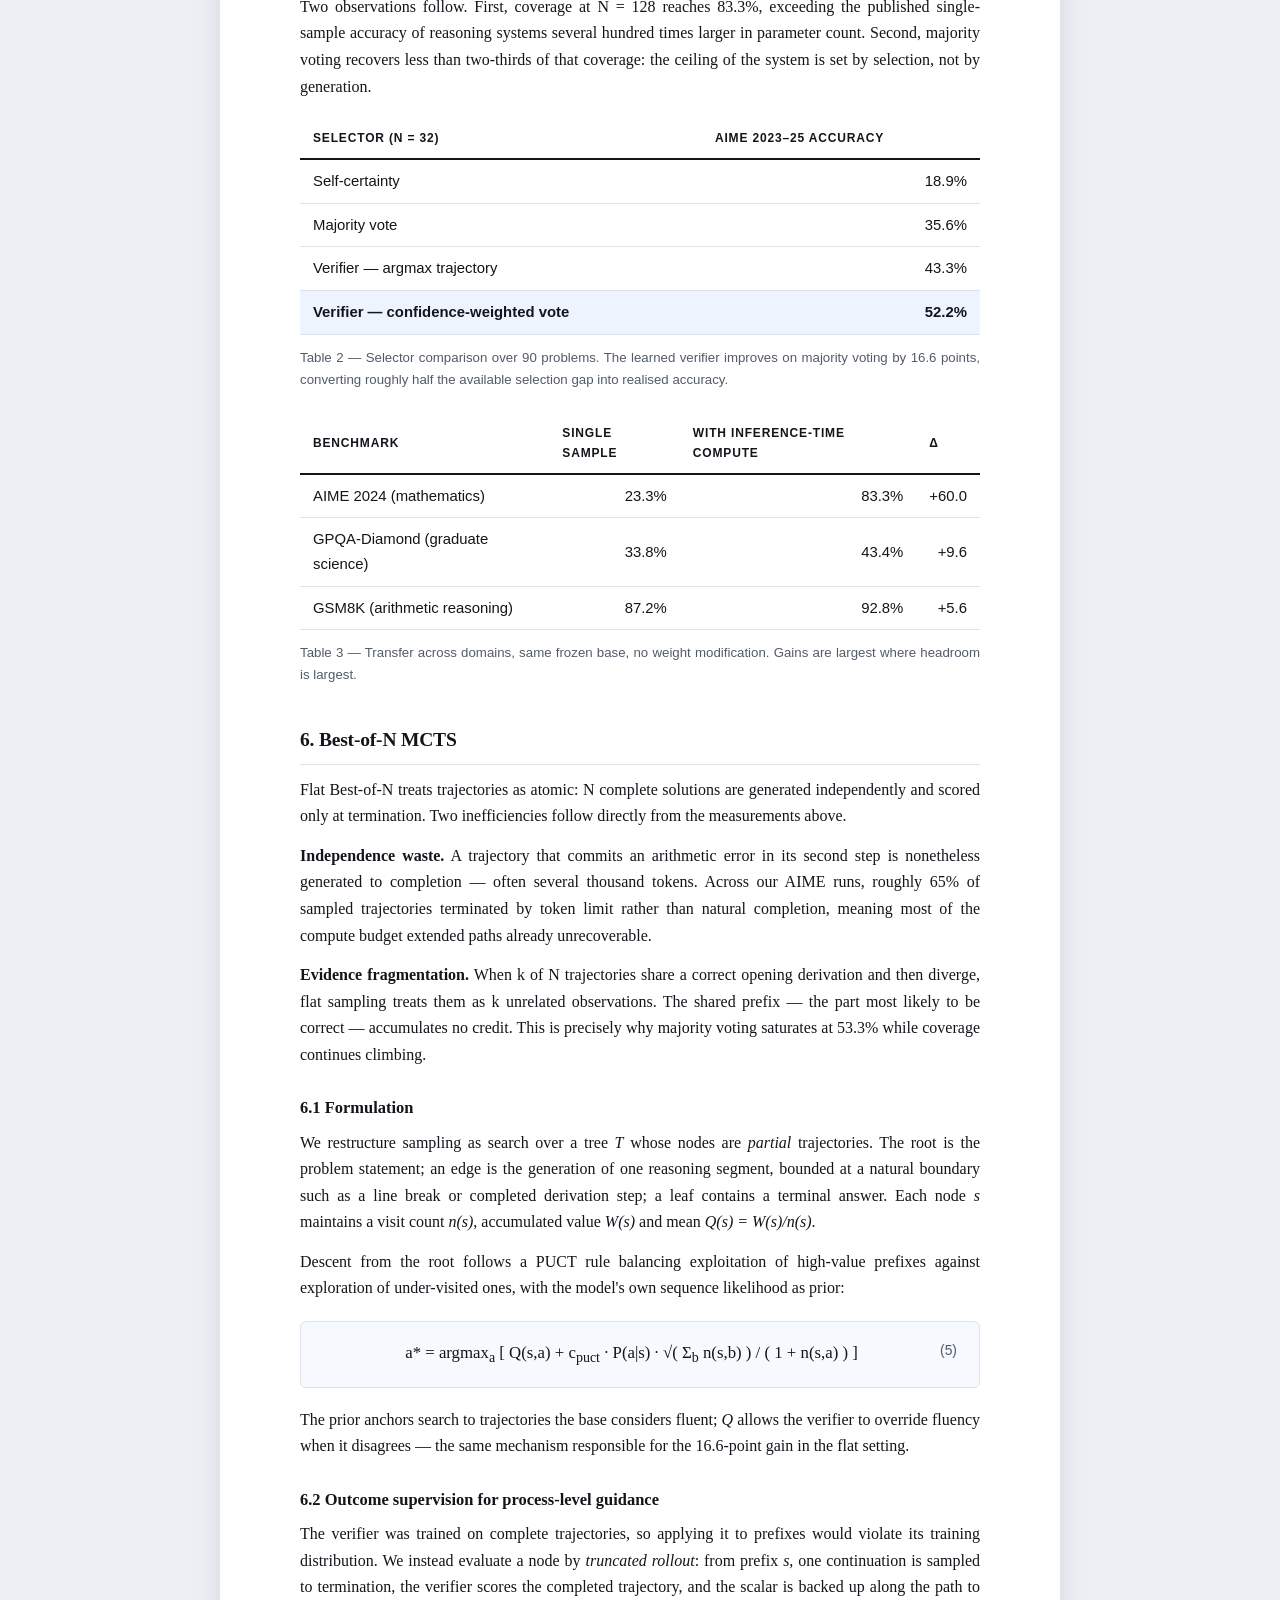
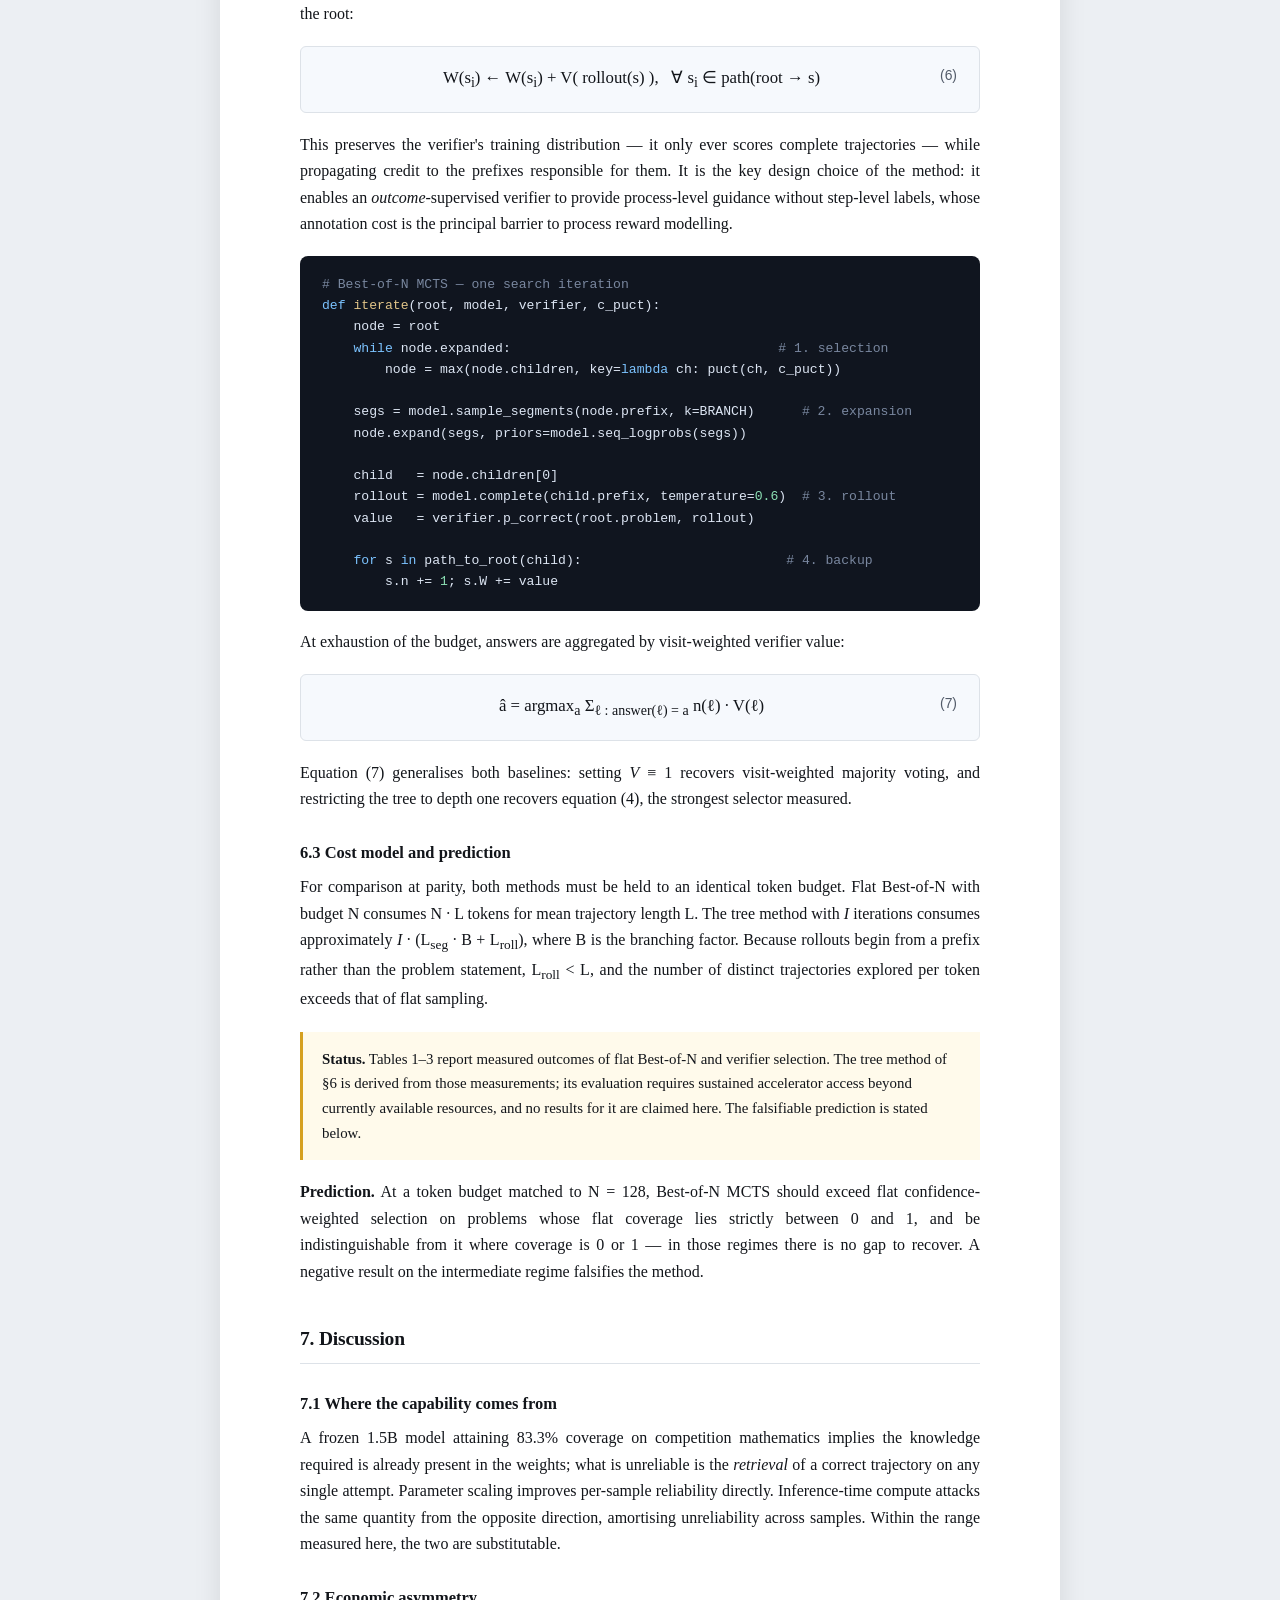
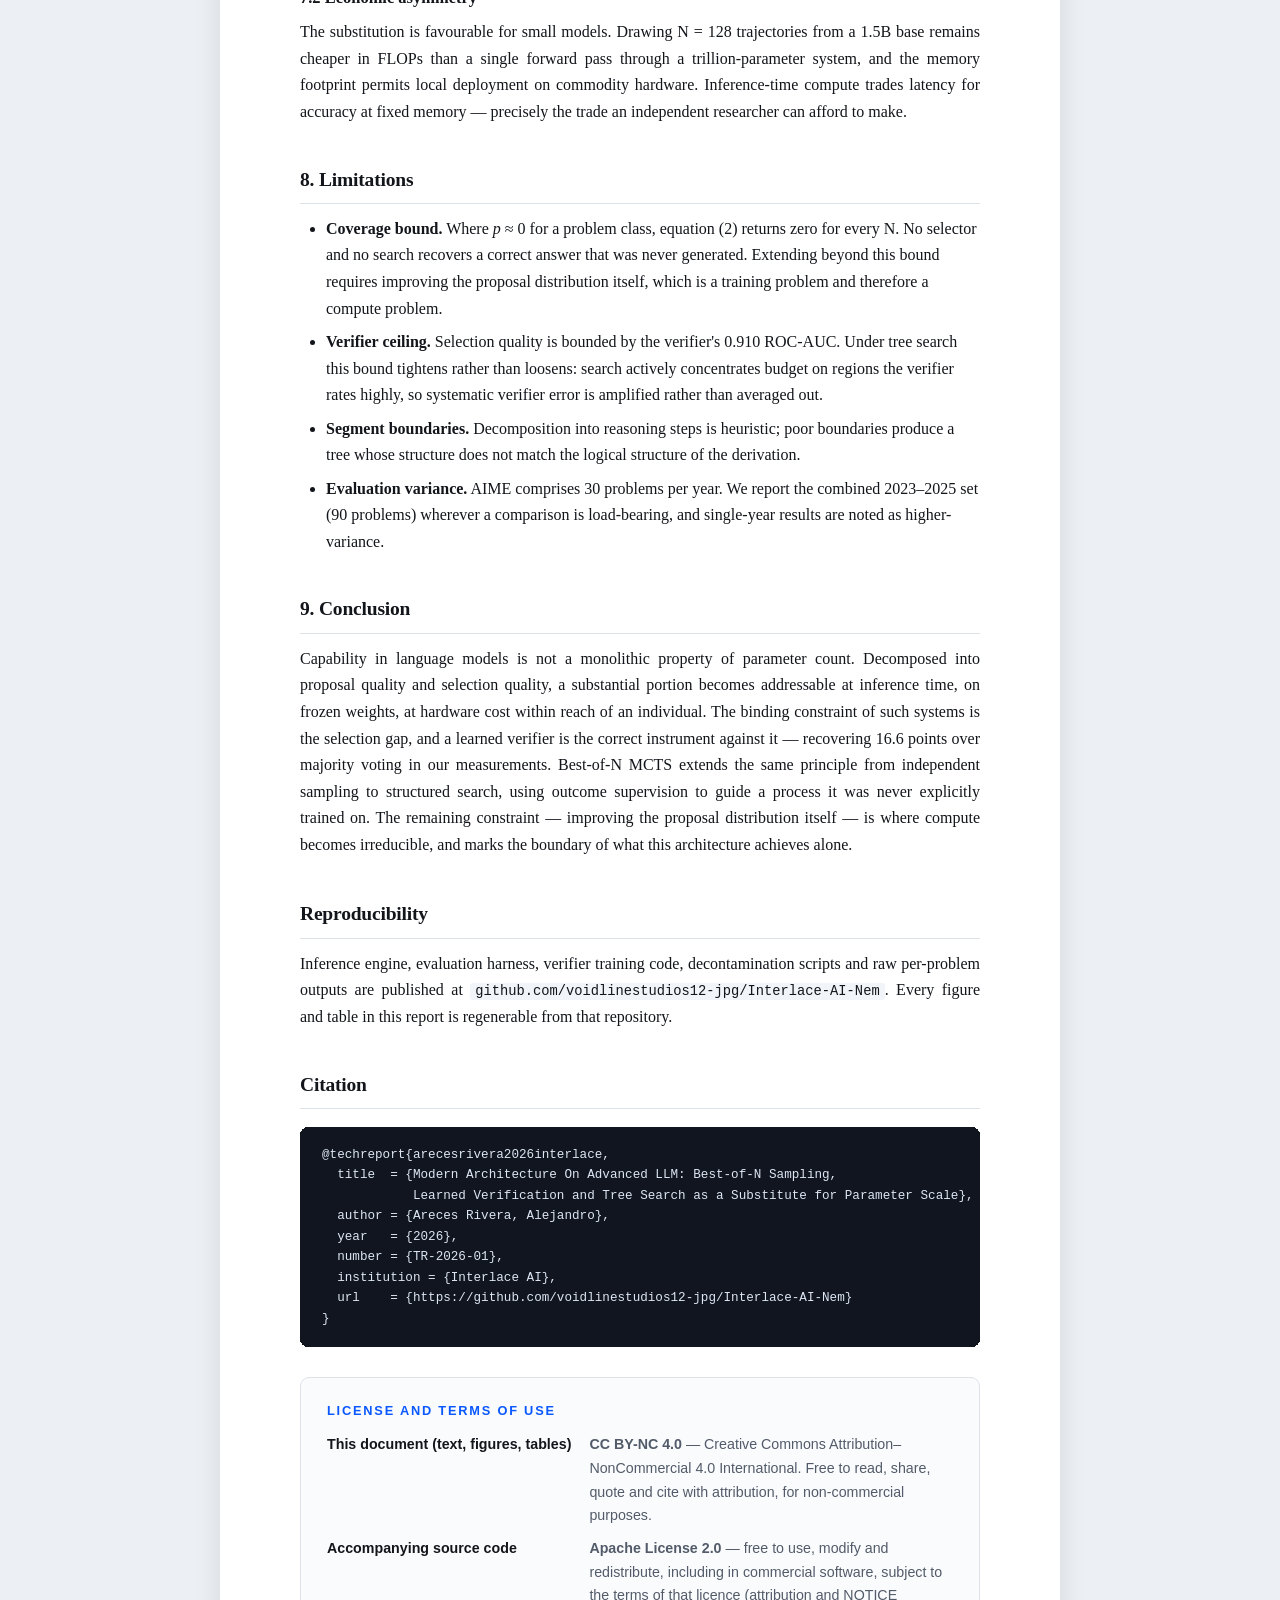
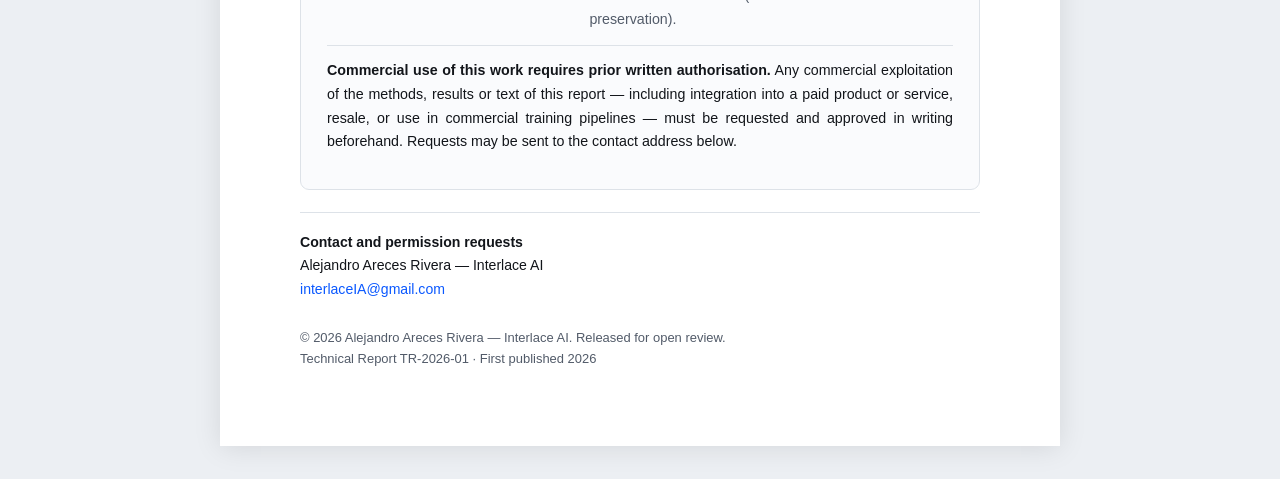
==== commit 41bf883c: "contact: single point of contact (interlaceIA@gmail.com)" ====
--- a/docs/paper/Modern_Architecture_On_Advanced_LLM.html
+++ b/docs/paper/Modern_Architecture_On_Advanced_LLM.html
@@ -455,8 +455,7 @@
 <div class="contact">
   <strong>Contact and permission requests</strong><br>
   Alejandro Areces Rivera — Interlace AI<br>
-  <a href="mailto:interlaceIA@gmail.com">interlaceIA@gmail.com</a> ·
-  <a href="mailto:voidlinestudios12@gmail.com">voidlinestudios12@gmail.com</a>
+  <a href="mailto:interlaceIA@gmail.com">interlaceIA@gmail.com</a>
 </div>
 
 <div class="foot">
